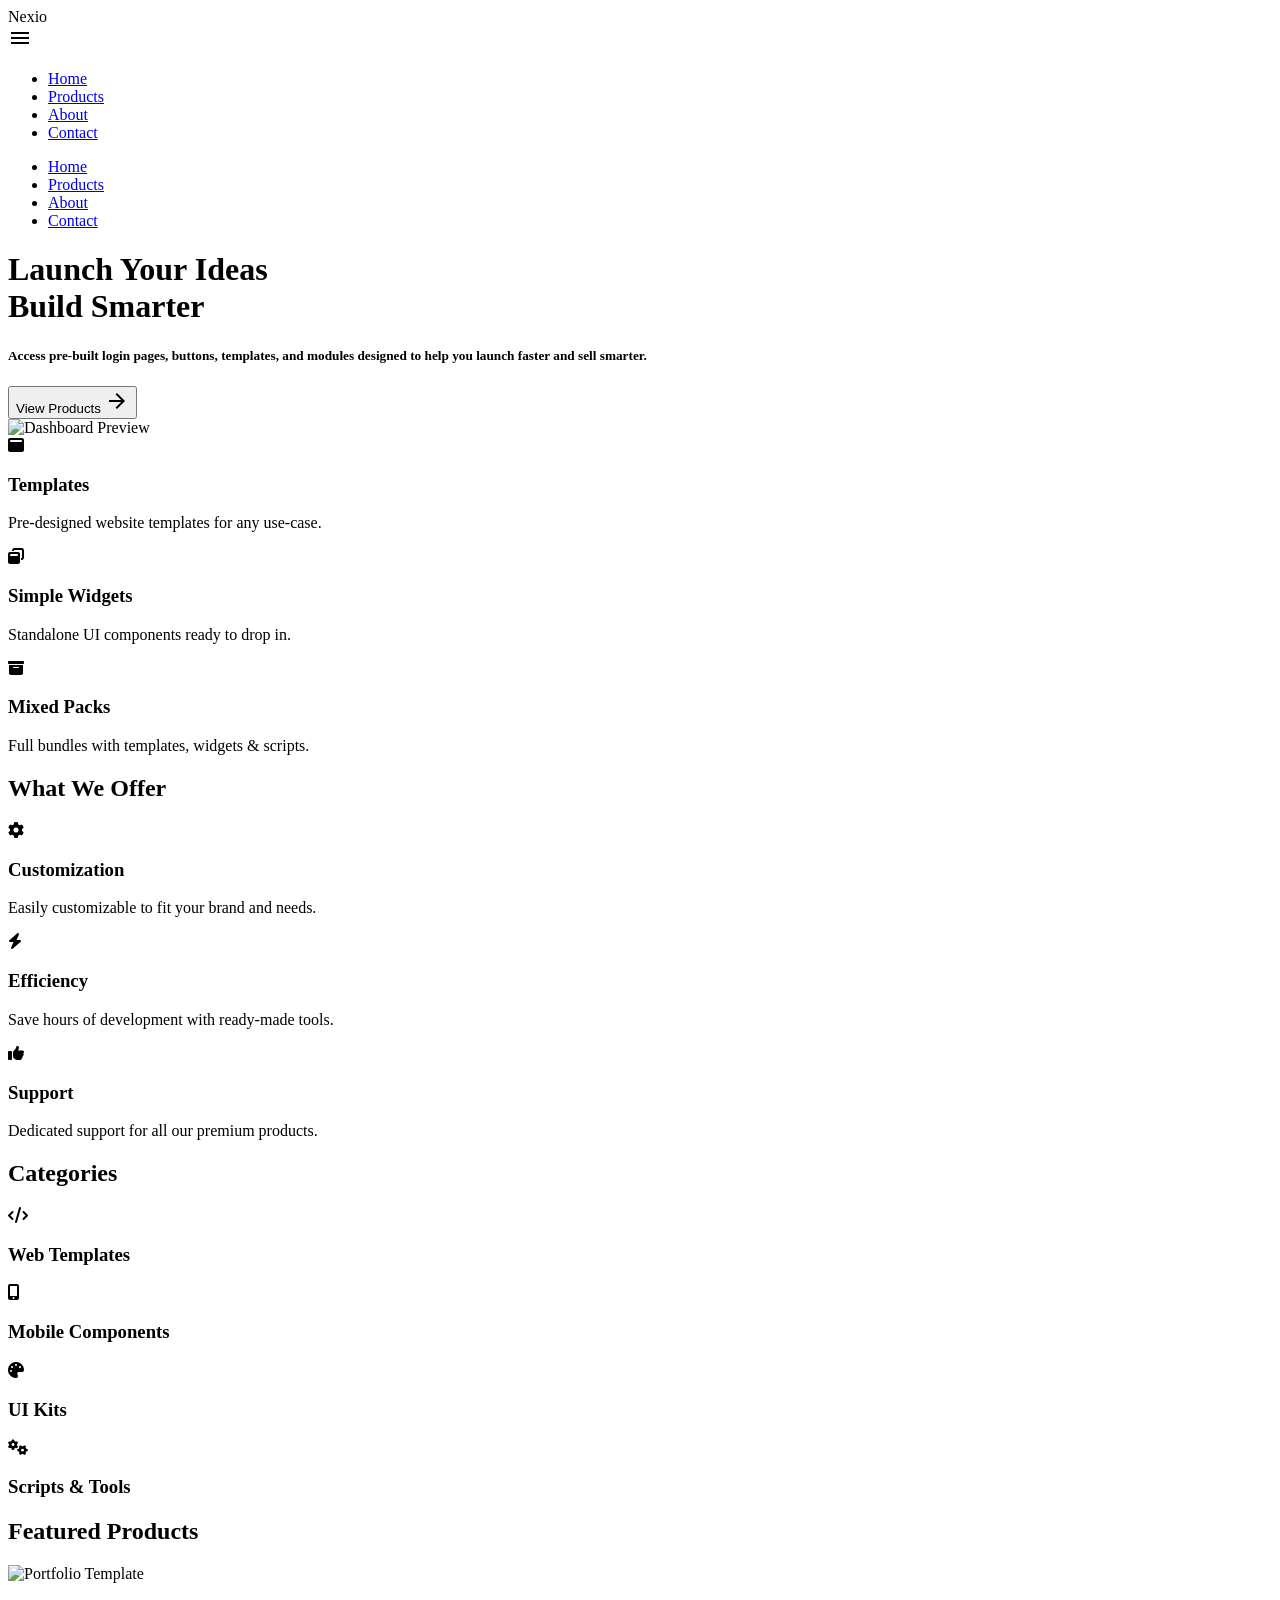
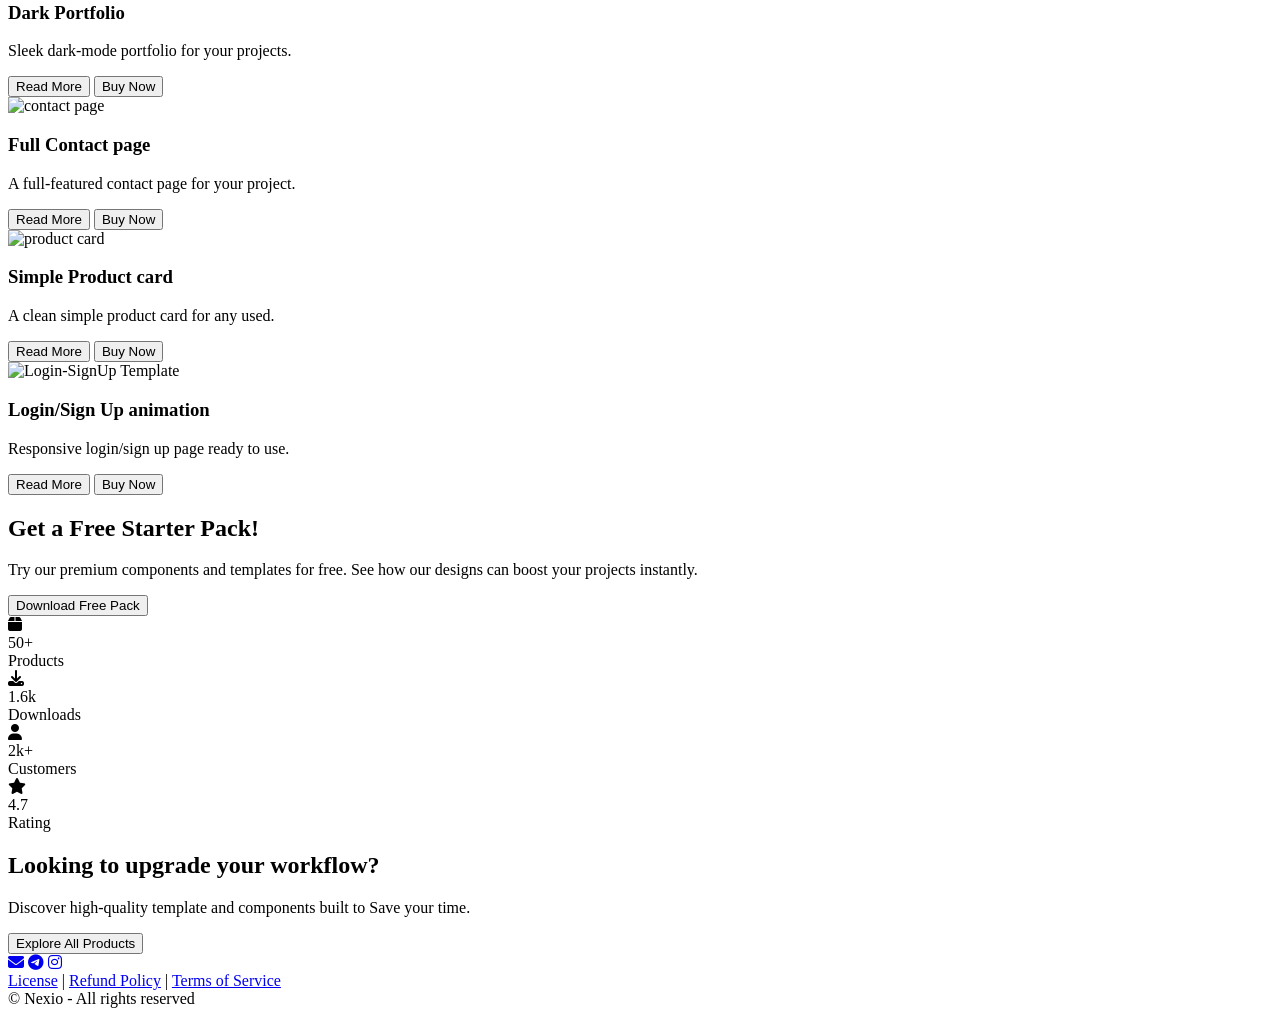
==== index.html @ 4ec9300c "Create index.html" ====
<!DOCTYPE html>
<html lang="en">
<head>
  <meta charset="UTF-8" />
  <meta name="viewport" content="width=device-width, initial-scale=1.0" />
  <title>WhisperNet – Premium Web Components</title>

  <!-- Fonts -->
  <link href="https://fonts.googleapis.com/css2?family=Rajdhani:wght@700;900&family=Poppins:wght@400;500;600&display=swap" rel="stylesheet" />
  <link href="https://fonts.googleapis.com/css2?family=Montserrat:wght@600;700&family=Roboto:wght@400;500&display=swap" rel="stylesheet" />
  <link rel="stylesheet" href="https://fonts.googleapis.com/css2?family=Material+Symbols+Outlined:opsz,wght,FILL,GRAD@24,400,0,0" />

  <!-- Font Awesome -->
  <link rel="stylesheet" href="https://cdnjs.cloudflare.com/ajax/libs/font-awesome/6.5.2/css/all.min.css" integrity="sha512-M9M5E7vOvmJ6eJ7tVraXIiQunlslqY5T2r8j04YfGLwRoTSesFiNUFDXL9uBeb5GsyhQOdE31x4n4t6epx3T4w==" crossorigin="anonymous" referrerpolicy="no-referrer" />
<link rel="stylesheet" href="https://cdnjs.cloudflare.com/ajax/libs/font-awesome/6.5.0/css/all.min.css">

  <!-- Material Icons -->
  <link rel="stylesheet" href="https://fonts.googleapis.com/css2?family=Material+Symbols+Outlined" />

  <!-- Styles -->
  <link rel="stylesheet" href="style.css" />
</head>
<body>
  <div class="contianer">
  <nav>
  <!-- لوگو -->
  <div class="logo">Nexio</div>

  <!-- آیکون منو موبایل -->
  <span class="menu-toggle material-symbols-outlined">
    <span class="icon-text">menu</span>
  </span>

  <!-- منوی دسکتاپ -->
  <ul class="main-menu">
    <li><a href="index.html">Home</a></li>
    <li><a href="products.html">Products</a></li>
    <li><a href="about.html">About</a></li>
    <li><a href="contact.html">Contact</a></li>
  </ul>

  <!-- منوی کناری موبایل -->
  <ul class="sidebar">
    <li><a href="index.html" class="active">Home</a></li>
    <li><a href="products.html">Products</a></li>
    <li><a href="about.html">About</a></li>
    <li><a href="contact.html">Contact</a></li>
  </ul>
</nav>

    <!-- Hero Section -->
    <div class="the-homepage">
      <div class="text-header">
        <h1 class="text">Launch Your Ideas<br />Build Smarter</h1>
        <h5 class="under-text">
          Access pre-built login pages, buttons, templates, and modules designed to help you launch faster and sell smarter.
        </h5>
        <button class="btn-view" onclick="window.location.href='products.html'">
          View Products <span class="material-symbols-outlined">arrow_forward</span>
        </button>
      </div>
      <div class="picturer">
        <img src="result_692c454320b89.png" alt="Dashboard Preview" />
      </div>
    </div>

    <!-- Features Section -->
    <section class="features-section">
      <div class="feature-card">
        <div class="icon"><i class="fa-solid fa-window-maximize"></i></div>
        <h3>Templates</h3>
        <p>Pre-designed website templates for any use-case.</p>
      </div>
      <div class="feature-card">
        <div class="icon"><i class="fa-solid fa-window-restore"></i></div>
        <h3>Simple Widgets</h3>
        <p>Standalone UI components ready to drop in.</p>
      </div>
      <div class="feature-card">
        <div class="icon"><i class="fa-solid fa-box-archive"></i></div>
        <h3>Mixed Packs</h3>
        <p>Full bundles with templates, widgets & scripts.</p>
      </div>
    </section>

    <!-- What We Offer -->
    <section class="offer-section">
      <h2>What We Offer</h2>
      <div class="offer-cards">
        <div class="offer-card">
          <div class="icon"><i class="fa-solid fa-gear"></i></div>
          <h3>Customization</h3>
          <p>Easily customizable to fit your brand and needs.</p>
        </div>
        <div class="offer-card">
          <div class="icon"><i class="fa-solid fa-bolt"></i></div>
          <h3>Efficiency</h3>
          <p>Save hours of development with ready-made tools.</p>
        </div>
        <div class="offer-card">
          <div class="icon"><i class="fa-solid fa-thumbs-up"></i></div>
          <h3>Support</h3>
          <p>Dedicated support for all our premium products.</p>
        </div>
      </div>
    </section>

    <!-- Category Section (اضافه کردم بالای محصولات) -->
    <section class="category-section">
      <h2>Categories</h2>
      <div class="category-grid">
        <div class="category-card">
          <div class="category-icon" href="products.html"><i class="fa-solid fa-code"></i></div>
          <h3>Web Templates</h3>
        </div>
        <div class="category-card">
          <div class="category-icon" href="products.html"><i class="fa-solid fa-mobile-alt"></i></div>
          <h3>Mobile Components</h3>
        </div>
        <div class="category-card">
          <div class="category-icon" href="products.html"><i class="fa-solid fa-palette"></i></div>
          <h3>UI Kits</h3>
        </div>
        <div class="category-card">
          <div class="category-icon" id="products.html"><i class="fa-solid fa-cogs"></i></div>
          <h3>Scripts & Tools</h3>
        </div>
      </div>
    </section>

    <!-- Featured Products -->
    <section class="products-section">
      <h2>Featured Products</h2>
      <div class="products-grid">
        <div class="product-card">
          <div class="product-image"><img src="cool landing-page.png" alt="Portfolio Template" /></div>
          <h3>Dark Portfolio</h3>
          <p>Sleek dark-mode portfolio for your projects.</p>
          <div class="product-buttons">
            <button class="btn btn-outline"  onclick="window.location.href='deatails.html?id=Dark-portfolio'">Read More</button>
            <button class="btn btn-primary"  onclick="window.location.href='buy.html?id=Dark-portfolio'">Buy Now</button>
          </div>
        </div>
        <div class="product-card">
          <div class="product-image"><img src="fully contact us.png" alt="contact page" /></div>
          <h3>Full Contact page</h3>
          <p>A full-featured contact page for your project.</p>
          <div class="product-buttons">
            <button class="btn btn-outline" onclick="window.location.href='deatails.html?id=Full-Contact-page'">Read More</button>
            <button class="btn btn-primary"onclick="window.location.href='buy.html?id=Full-Contact-page'">Buy Now</button>
          </div>
        </div>
        <div class="product-card">
          <div class="product-image"><img src="Simple prduct card.png" alt="product card"/></div>
          <h3>Simple Product card</h3>
          <p>A clean simple product card for any used.</p>
          <div class="product-buttons">
            <button class="btn btn-outline" onclick="window.location.href='deatails.html?id=Simple-Product-card'">Read More</button>
            <button class="btn btn-primary" onclick="window.location.href='buy.html?id=Simple-Product-card'">Buy Now</button>
          </div>
        </div>
        <div class="product-card">
          <div class="product-image"><img src="fourth.png" alt="Login-SignUp Template" /></div>
          <h3>Login/Sign Up animation</h3>
          <p>Responsive login/sign up page ready to use.</p>
          <div class="product-buttons">
            <button class="btn btn-outline" onclick="window.location.href='deatails.html?id=Login/Sign Up-animation'">Read More</button>
            <button class="btn btn-primary" onclick="window.location.href='buy.html?id=Login/Sign Up-animation'">Buy Now</button>
          </div>
        </div>
      </div>
    </section>
    <!--free pack-->
    <!-- Free Pack Section -->
<section class="free-pack-section">
  <div class="free-pack-wrapper">
    <h2>Get a Free Starter Pack!</h2>
    <p>Try our premium components and templates for free. See how our designs can boost your projects instantly.</p>
    <button class="btn-free-pack" onclick="window.location.href='buy.html?id=Free-pack'">
      Download Free Pack
    </button>
  </div>
</section>


    <!-- Stats Section -->
    <section class="stats-section">
      <div class="stat-item">
        <div class="stat-icon"><i class="fa-solid fa-box"></i></div>
        <div class="stat-number">50+</div>
        <div class="stat-label">Products</div>
      </div>
      <div class="stat-item">
        <div class="stat-icon"><i class="fa-solid fa-download"></i></div>
        <div class="stat-number">1.6k</div>
        <div class="stat-label">Downloads</div>
      </div>
      <div class="stat-item">
        <div class="stat-icon"><i class="fa-solid fa-user"></i></div>
        <div class="stat-number">2k+</div>
        <div class="stat-label">Customers</div>
      </div>
      <div class="stat-item">
        <div class="stat-icon"><i class="fa-solid fa-star"></i></div>
        <div class="stat-number">4.7</div>
        <div class="stat-label">Rating</div>
      </div>
    </section>

    <!-- Call to Action Section -->
    <section class="cta-section">
      <h2>Looking to upgrade your workflow?</h2>
      <p>Discover high-quality template and components built to Save your time.</p>
      <button class="btn-cta" onclick="window.location.href='products.html'">Explore All Products</a></button>
    </section>
  </div>

  <!-- Footer -->
  <footer>
  <div class="footer-container">
    <!-- شبکه‌های اجتماعی -->
    <div class="social-icons">
      <a href="mailto:sales.nexio@gmail.com"  class="sci"><i class="fa-solid fa-envelope"></i></a>
      <a href="https://t.me/Nexio_co" target="_blank" class="sci"><i class="fa-brands fa-telegram"></i></a>
      <a href="https://www.instagram.com/nexio_co?igsh=dnZqcnVscWUxY3Zo" target="_blank" class="sci"><i class="fa-brands fa-instagram"></i></a>
    </div>

    <!-- لینک‌های حقوقی -->
    <div class="footer-links">
      <a href="license.html">License</a> |
      <a href="Refund Policy.html">Refund Policy</a> |
      <a href="Terms of Service.html">Terms of Service</a>
    </div>

    <!-- متن کپی‌رایت -->
    <div class="footer-text">
      © Nexio - All rights reserved
    </div>
  </div>
</footer>
  <script src="script.js"></script>
</body>
</html>
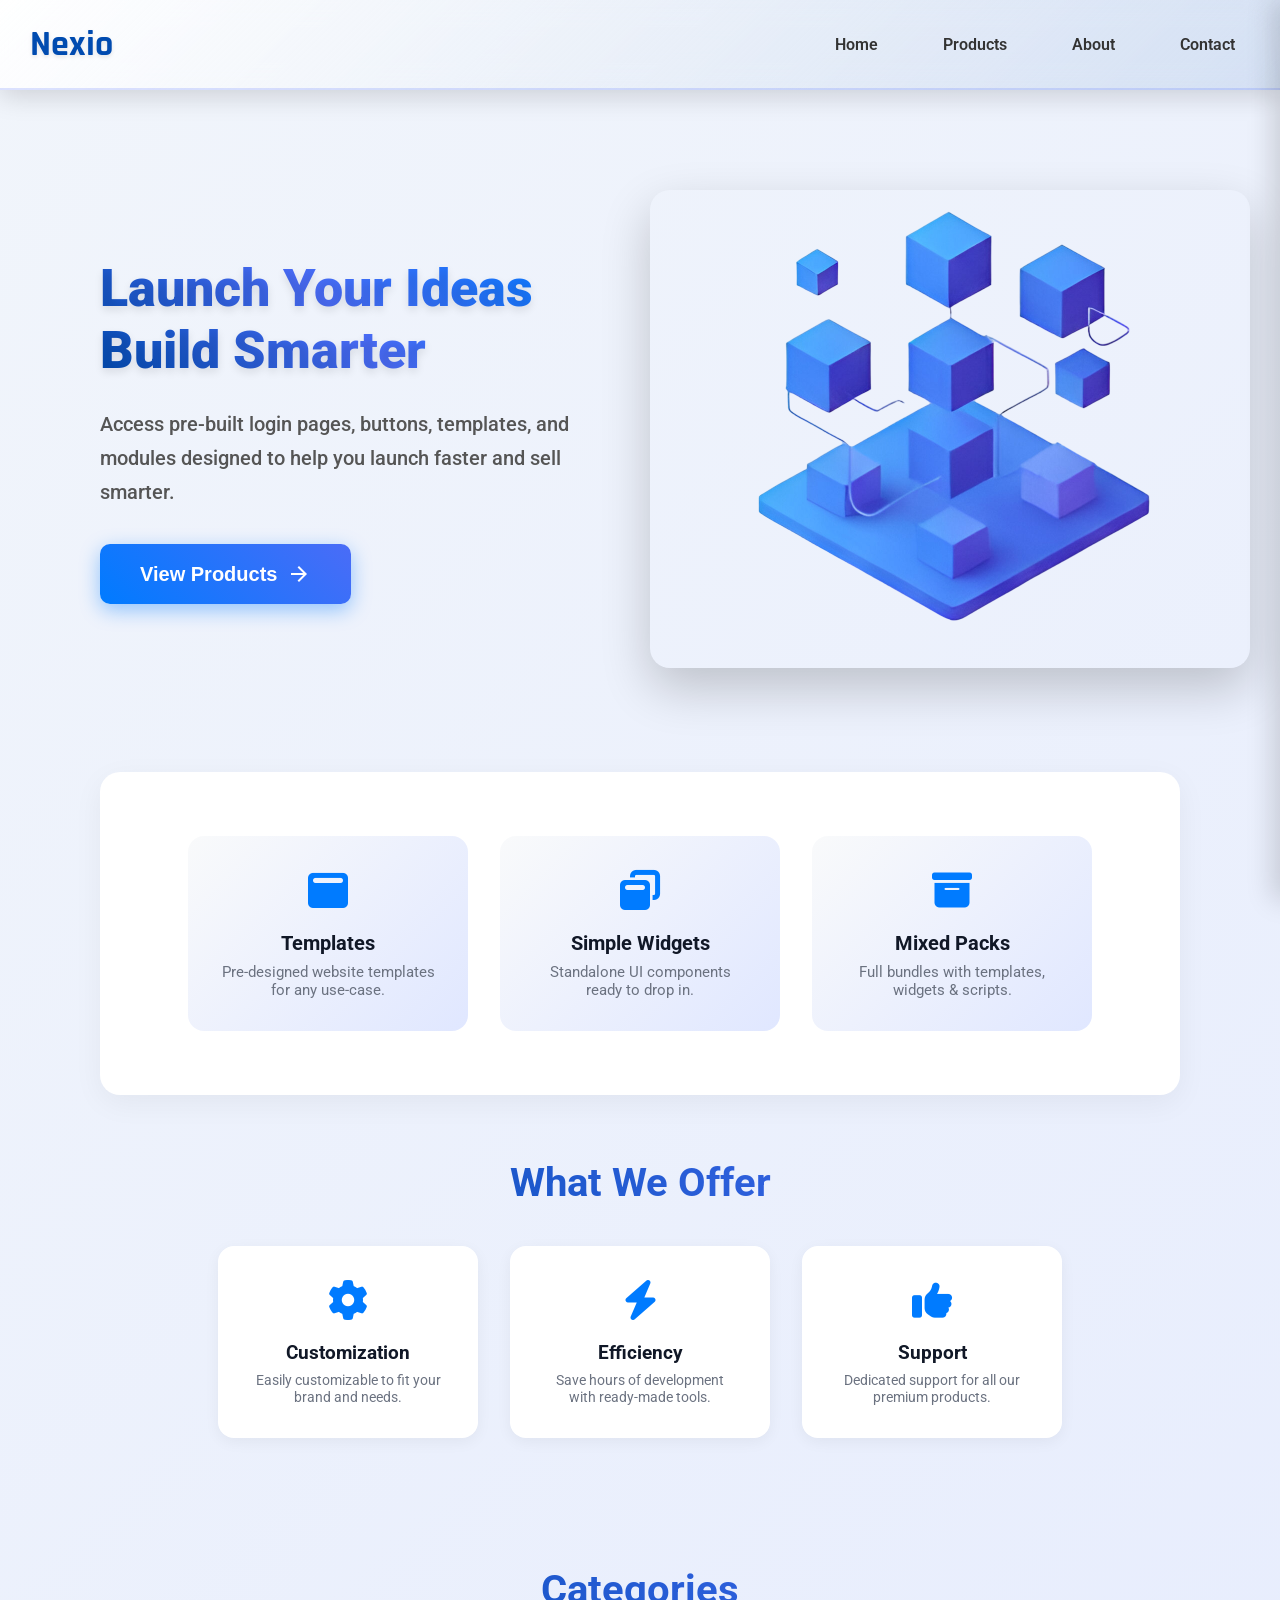
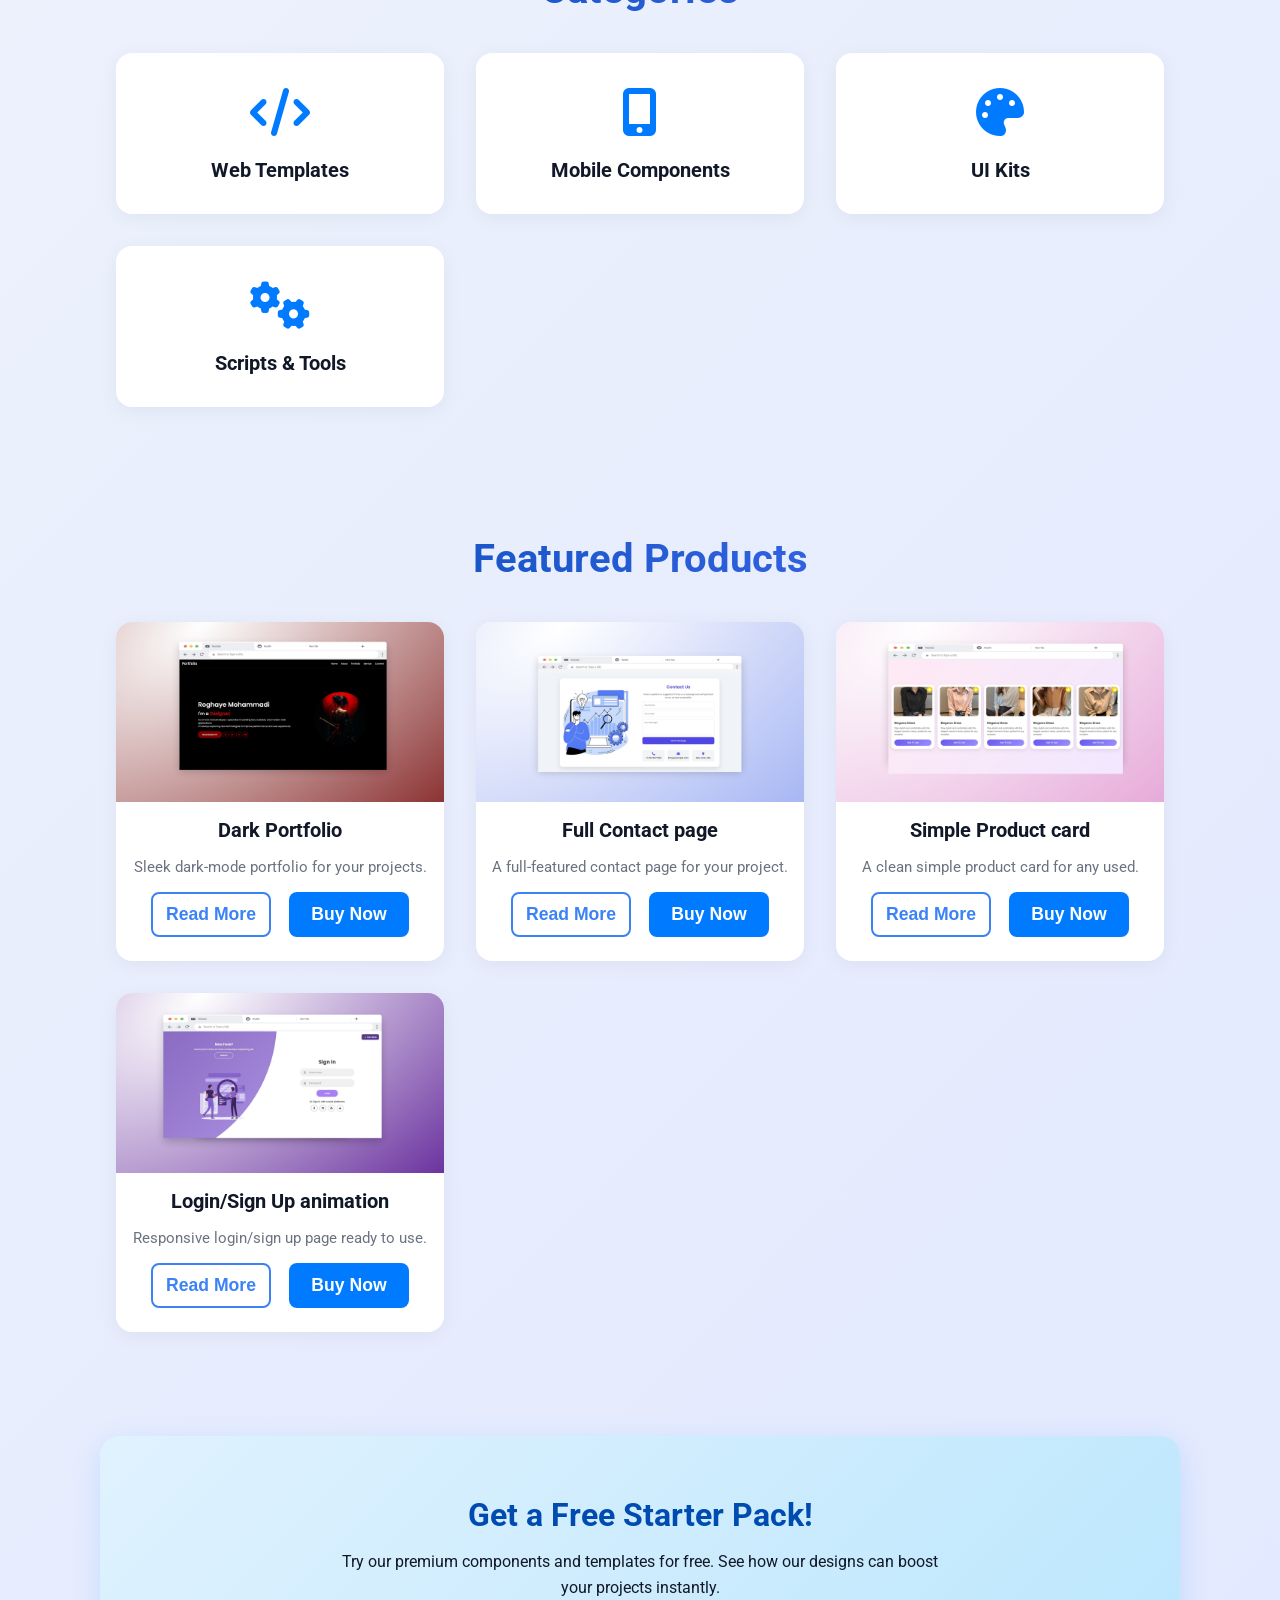
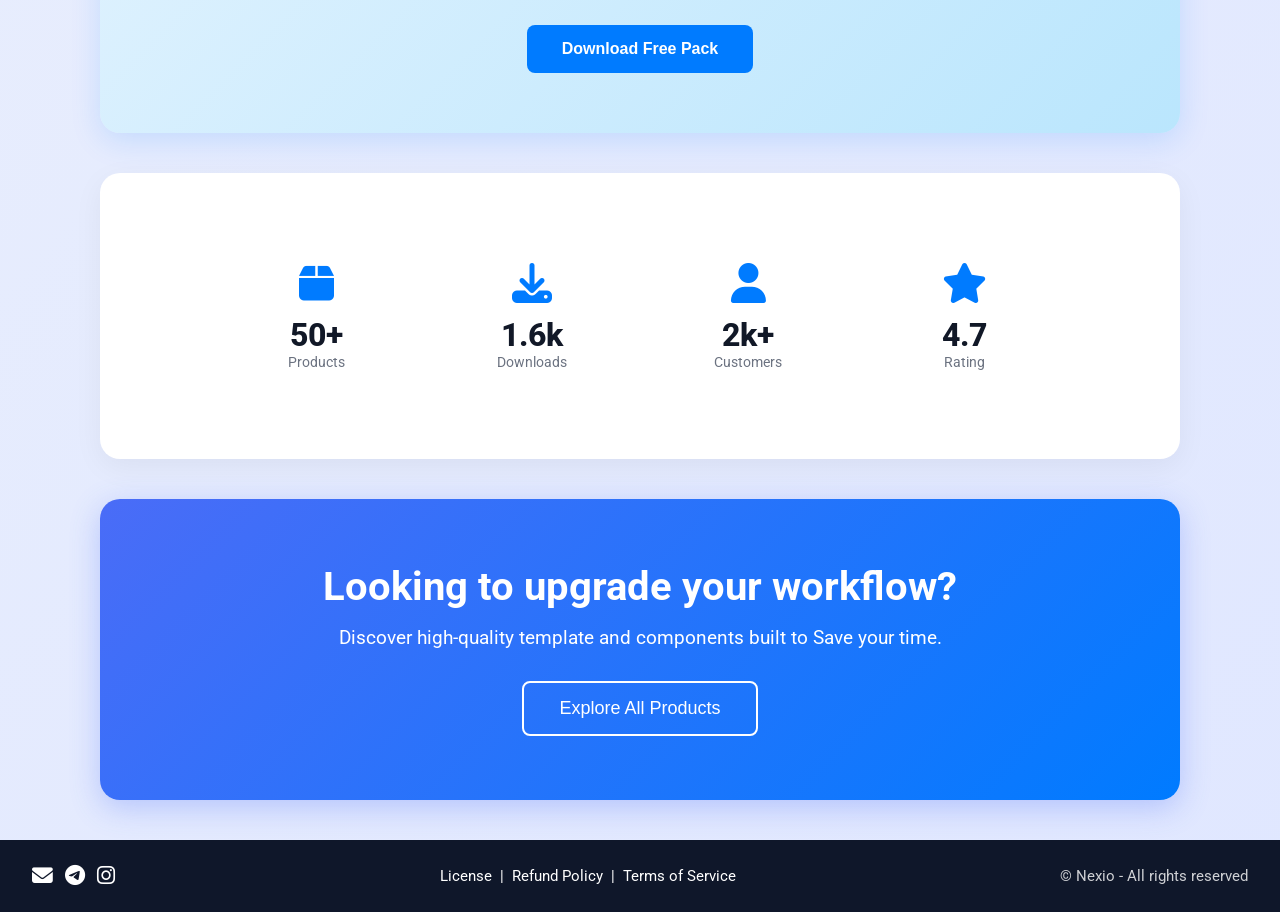
==== commit fce91541: "Update index.html" ====
--- a/index.html
+++ b/index.html
@@ -3,7 +3,7 @@
 <head>
   <meta charset="UTF-8" />
   <meta name="viewport" content="width=device-width, initial-scale=1.0" />
-  <title>WhisperNet – Premium Web Components</title>
+  <title>Nexio</title>
 
   <!-- Fonts -->
   <link href="https://fonts.googleapis.com/css2?family=Rajdhani:wght@700;900&family=Poppins:wght@400;500;600&display=swap" rel="stylesheet" />
--- a/style.css
+++ b/style.css
@@ -0,0 +1,1301 @@
+/* —————————————————————
+   پایه و تنظیمات عمومی
+————————————————————— */
+* {
+  margin: 0;
+  padding: 0;
+  box-sizing: border-box;
+}
+
+body {
+  font-family: 'Roboto', sans-serif;
+  min-height: 100vh;
+  background: linear-gradient(135deg, #f1f5fb 0%, #e0e7ff 100%);
+  color: #111827;
+  overflow-x: hidden;
+}
+.container {
+ max-width: 800px;
+  margin: 0 auto;
+  padding: 0 20px;
+  /* اضافه کردن پدینگ برای جبران هدر ثابت */
+  padding-top: 50px; /* ارتفاع اولیه هدر */
+}
+
+/* وقتی اسکرول می‌شود، پدینگ کمتر می‌شود */
+body.scrolled .container {
+  padding-top: 70px; /* ارتفاع هدر بعد از اسکرول */
+}
+
+.material-symbols-outlined {
+  font-variation-settings: 'FILL' 0, 'wght' 400, 'GRAD' 0, 'opsz' 24;
+}
+
+/* —————————————————————
+   ناوبری
+————————————————————— */
+nav {
+  background: linear-gradient(135deg, rgba(255, 255, 255, 0.95) 0%, rgba(0, 75, 176, 0.1) 100%);
+  backdrop-filter: blur(15px);
+  display: flex;
+  align-items: center;
+  justify-content: space-between;
+  padding: 0 30px;
+  margin-right: 20px;
+  height: 90px;
+  box-shadow: 0 6px 25px rgba(0, 0, 0, 0.15);
+  position: fixed;
+  top: 0;
+  width: 100%;
+  z-index: 999;
+  transition: all 0.4s ease;
+  border-bottom: 2px solid rgba(74, 108, 247, 0.2);
+}
+
+nav.scrolled {
+  height: 70px;
+  background: rgba(255, 255, 255, 0.98);
+  box-shadow: 0 8px 30px rgba(0, 0, 0, 0.2);
+}
+
+.logo {
+  font-family: 'Rajdhani', sans-serif;
+  font-weight: 900;
+  font-size: 36px;
+  color: #004bb0;
+  transition: all 0.3s ease;
+  text-shadow: 0 2px 4px rgba(0, 0, 0, 0.1);
+}
+
+.logo:hover {
+  transform: scale(1.05);
+  color: #4A6CF7;
+}
+
+ul {
+  list-style: none;
+}
+
+.main-menu {
+  display: flex;
+  gap: 35px;
+  align-items: center;
+}
+
+.main-menu li a {
+  text-decoration: none;
+  color: #333;
+  font-weight: 600;
+  font-size: 16px;
+  transition: all 0.3s ease;
+  position: relative;
+  padding: 10px 15px;
+  border-radius: 8px;
+}
+
+.main-menu li a::after {
+  content: '';
+  position: absolute;
+  width: 0;
+  height: 3px;
+  bottom: -5px;
+  left: 50%;
+  background: linear-gradient(45deg, #4A6CF7, #007bff);
+  transition: all 0.3s ease;
+  transform: translateX(-50%);
+}
+
+.main-menu li a:hover::after,
+.main-menu li a.active::after {
+  width: 100%;
+}
+
+.main-menu li a:hover,
+.main-menu li a.active {
+  color: #4A6CF7;
+  background: rgba(74, 108, 247, 0.1);
+  transform: translateY(-2px);
+}
+
+.menu-toggle {
+  display: none;
+  font-size: 32px;
+  cursor: pointer;
+  color: #004bb0;
+  transition: transform 0.3s ease;
+}
+
+.menu-toggle:hover {
+  transform: scale(1.1);
+}
+
+/* —————————————————————
+   منوی کناری موبایل
+————————————————————— */
+.sidebar {
+  position: fixed;
+  top: 0;
+  right: -280px;
+  height: 100vh;
+  width: 280px;
+  background: linear-gradient(135deg, #deebf8 0%, #c7d2fe 100%);
+  display: flex;
+  flex-direction: column;
+  padding-top: 90px;
+  transition: right 0.4s ease;
+  z-index: 1000;
+  box-shadow: -8px 0 25px rgba(0, 0, 0, 0.15);
+  border-left: 3px solid #4A6CF7;
+  background: #D1DDFC;
+}
+
+.sidebar.active {
+  right: 0;
+}
+
+.sidebar li a {
+  display: block;
+  padding: 18px 25px;
+  text-decoration: none;
+  color: #333;
+  border-radius: 10px;
+  margin: 8px 15px;
+  transition: all 0.3s ease;
+  font-weight: 600;
+}
+
+.sidebar li a:hover {
+  background-color: rgba(74, 108, 247, 0.25);
+  color: #4A6CF7;
+  transform: translateX(-8px);
+  box-shadow: 0 4px 15px rgba(74, 108, 247, 0.2);
+}
+
+.sidebar li a.active {
+  background-color: #4A6CF7;
+  color: white;
+  box-shadow: 0 4px 15px rgba(74, 108, 247, 0.4);
+}
+
+/* —————————————————————
+   ریسپانسیو
+————————————————————— */
+@media (max-width: 768px) {
+  /*.main-menu {
+    display: none;
+  }*/
+  .menu-toggle {
+    display: block;
+  }
+}
+/* —————————————————————
+   Hero Section
+————————————————————— */
+.the-homepage {
+  display: flex;
+  align-items: center;
+  justify-content: space-between;
+  padding: 100px 0 100px; /* فضای بیشتر برای هدر کامل */
+  gap: 60px;
+  margin-top: 90px;
+  margin-left: 100px;
+}
+
+.text-header {
+  flex: 1;
+  max-width: 650px;
+  animation: fadeInUp 1.2s ease-out;
+}
+
+@keyframes fadeInUp {
+  from {
+    opacity: 0;
+    transform: translateY(40px);
+  }
+  to {
+    opacity: 1;
+    transform: translateY(0);
+  }
+}
+
+.text-header .text {
+  font-weight: 900;
+  font-size: 52px;
+  margin-bottom: 25px;
+  line-height: 1.2;
+  background: linear-gradient(45deg, #004bb0, #4A6CF7, #007bff);
+  -webkit-background-clip: text;
+  -webkit-text-fill-color: transparent;
+  text-shadow: 0 4px 8px rgba(0, 0, 0, 0.1);
+}
+
+.text-header .under-text {
+  font-size: 20px;
+  margin-bottom: 35px;
+  color: #555;
+  font-weight: 500;
+  line-height: 1.7;
+}
+
+.text-header .btn-view {
+  padding: 18px 40px;
+  font-size: 20px;
+  cursor: pointer;
+  border: none;
+  background: linear-gradient(45deg, #007bff, #4A6CF7);
+  color: white;
+  border-radius: 10px;
+  transition: all 0.4s ease;
+  display: inline-flex;
+  align-items: center;
+  gap: 10px;
+  box-shadow: 0 6px 20px rgba(0, 123, 255, 0.4);
+  font-weight: 600;
+}
+
+.text-header .btn-view:hover {
+  transform: translateY(-5px) scale(1.05);
+  box-shadow: 0 10px 30px rgba(0, 123, 255, 0.5);
+}
+
+.picturer img {
+  width: 100%;
+  max-width: 600px;
+  max-height: 550px;
+  border-radius: 20px;
+  object-fit: cover;
+  box-shadow: 0 20px 50px rgba(0, 0, 0, 0.2);
+  animation: fadeInRight 1.2s ease-out 0.3s both;
+  margin-right: 30px;
+}
+
+@keyframes fadeInRight {
+  from {
+    opacity: 0;
+    transform: translateX(40px);
+  }
+  to {
+    opacity: 1;
+    transform: translateX(0);
+  }
+}
+
+/* —————————————————————
+   Features Section
+————————————————————— */
+.features-section {
+  display: flex;
+  justify-content: center;
+  gap: 2rem;
+  flex-wrap: wrap;
+  padding: 4rem 1rem;
+  background: white;
+  margin: 40px 0;
+  border-radius: 20px;
+  box-shadow: 0 8px 30px rgba(0, 0, 0, 0.05);
+  margin: 0 100px;
+}
+
+.feature-card {
+  background: linear-gradient(135deg, #f9fafb 0%, #e0e7ff 100%);
+  padding: 2rem;
+  border-radius: 16px;
+  width: 280px;
+  text-align: center;
+  transition: all 0.3s ease;
+  opacity: 0;
+  transform: translateY(20px);
+  animation: fadeInUp 1s ease-out forwards;
+}
+
+.feature-card:nth-child(1) { animation-delay: 0.2s; }
+.feature-card:nth-child(2) { animation-delay: 0.4s; }
+.feature-card:nth-child(3) { animation-delay: 0.6s; }
+
+.feature-card:hover {
+  transform: translateY(-8px) scale(1.02);
+  box-shadow: 0 10px 25px rgba(0, 0, 0, 0.1);
+}
+
+.feature-card .icon {
+  font-size: 2.5rem;
+  margin-bottom: 1rem;
+  color: #007bff;
+}
+
+.feature-card h3 {
+  margin-bottom: 0.5rem;
+  font-size: 1.25rem;
+  color: #111827;
+}
+
+.feature-card p {
+  color: #6b7280;
+  font-size: 0.95rem;
+}
+
+/* —————————————————————
+   What We Offer
+————————————————————— */
+.offer-section {
+  text-align: center;
+  padding: 4rem 1rem;
+   margin: 0 100px;
+}
+
+.offer-section h2 {
+  font-size: 2.5rem;
+  margin-bottom: 2.5rem;
+  color: #004bb0;
+  background: linear-gradient(45deg, #004bb0, #4A6CF7);
+  -webkit-background-clip: text;
+  -webkit-text-fill-color: transparent;
+}
+
+.offer-cards {
+  display: flex;
+  justify-content: center;
+  gap: 2rem;
+  flex-wrap: wrap;
+}
+
+.offer-card {
+  background: white;
+  padding: 2rem;
+  border-radius: 16px;
+  width: 260px;
+  box-shadow: 0 4px 15px rgba(0, 0, 0, 0.05);
+  transition: all 0.3s ease;
+  opacity: 0;
+  transform: translateY(20px);
+  animation: fadeInUp 1s ease-out forwards;
+}
+
+.offer-card:nth-child(1) { animation-delay: 0.8s; }
+.offer-card:nth-child(2) { animation-delay: 1s; }
+.offer-card:nth-child(3) { animation-delay: 1.2s; }
+
+.offer-card:hover {
+  transform: translateY(-8px) scale(1.02);
+  box-shadow: 0 10px 25px rgba(0, 0, 0, 0.1);
+}
+
+.offer-card .icon {
+  font-size: 2.5rem;
+  margin-bottom: 1rem;
+  color: #007bff;
+}
+
+.offer-card h3 {
+  margin-bottom: 0.5rem;
+  font-size: 1.2rem;
+}
+
+.offer-card p {
+  color: #6b7280;
+  font-size: 0.9rem;
+}
+
+/* —————————————————————
+   Category Section
+————————————————————— */
+.category-section {
+  text-align: center;
+  padding: 4rem 1rem;
+   margin: 0 100px;
+}
+
+.category-section h2 {
+  font-size: 2.5rem;
+  margin-bottom: 2.5rem;
+  color: #004bb0;
+  background: linear-gradient(45deg, #004bb0, #4A6CF7);
+  -webkit-background-clip: text;
+  -webkit-text-fill-color: transparent;
+}
+
+.category-grid {
+  display: grid;
+  grid-template-columns: repeat(auto-fit, minmax(250px, 1fr));
+  gap: 2rem;
+}
+
+.category-card {
+  background: white;
+  padding: 2rem;
+  border-radius: 16px;
+  box-shadow: 0 4px 20px rgba(0, 0, 0, 0.05);
+  transition: all 0.3s ease;
+  opacity: 0;
+  transform: translateY(20px);
+  animation: fadeInUp 1s ease-out forwards;
+}
+
+.category-card:nth-child(1) { animation-delay: 1.4s; }
+.category-card:nth-child(2) { animation-delay: 1.6s; }
+.category-card:nth-child(3) { animation-delay: 1.8s; }
+.category-card:nth-child(4) { animation-delay: 2s; }
+
+.category-card:hover {
+  transform: translateY(-8px) scale(1.02);
+  box-shadow: 0 10px 25px rgba(0, 0, 0, 0.1);
+}
+
+.category-icon {
+  font-size: 3rem;
+  margin-bottom: 1rem;
+  color: #007bff;
+}
+
+.category-card h3 {
+  font-size: 1.25rem;
+  color: #111827;
+}
+
+/* —————————————————————
+   Products Section
+————————————————————— */
+.products-section {
+  padding: 4rem 1rem;
+  text-align: center;
+   margin: 0 100px;
+}
+
+.products-section h2 {
+  font-size: 2.5rem;
+  margin-bottom: 2.5rem;
+  color: #004bb0;
+  background: linear-gradient(45deg, #004bb0, #4A6CF7);
+  -webkit-background-clip: text;
+  -webkit-text-fill-color: transparent;
+}
+
+.products-grid {
+  display: grid;
+  grid-template-columns: repeat(auto-fit, minmax(260px, 1fr));
+  gap: 2rem;
+}
+
+.product-card {
+  background: white;
+  border-radius: 16px;
+  overflow: hidden;
+  box-shadow: 0 4px 20px rgba(0, 0, 0, 0.05);
+  transition: all 0.3s ease;
+  opacity: 0;
+  transform: translateY(20px);
+  animation: fadeInUp 1s ease-out forwards;
+}
+
+.product-card:nth-child(1) { animation-delay: 2.2s; }
+.product-card:nth-child(2) { animation-delay: 2.4s; }
+.product-card:nth-child(3) { animation-delay: 2.6s; }
+.product-card:nth-child(4) { animation-delay: 2.8s; }
+
+.product-card:hover {
+  transform: translateY(-10px) scale(1.02);
+  box-shadow: 0 15px 35px rgba(0, 0, 0, 0.1);
+}
+
+.product-image {
+  width: 100%;
+  height: 180px;
+  background: #f3f4f6;
+  display: flex;
+  align-items: center;
+  justify-content: center;
+  overflow: hidden;
+}
+
+.product-image img {
+  width: 100%;
+  height: 100%;
+  object-fit: cover;
+  display: block;
+}
+
+.product-card h3 {
+  padding: 1rem;
+  font-size: 1.25rem;
+  color: #111827;
+}
+
+.product-card p {
+  padding: 0 1rem 1rem;
+  color: #6b7280;
+  font-size: 0.95rem;
+}
+.product-buttons {
+  display: flex;
+  gap: 15px; /* افزایش فاصله برای بهتر دیده شدن */
+  padding: 0 1rem 1.5rem; /* افزایش پدینگ پایین */
+  justify-content: center; /* مرکز کردن دکمه‌ها */
+}
+
+.btn {
+  padding: 0.75rem 2rem; /* افزایش پدینگ برای اندازه بهتر */
+  border: none;
+  border-radius: 8px; /* گردتر کردن گوشه‌ها */
+  cursor: pointer;
+  font-weight: 600;
+  font-size: 1rem; /* اندازه فونت بزرگ‌تر */
+  transition: all 0.3s ease;
+  min-width: 120px; /* حداقل عرض برای یکنواختی */
+  text-align: center;
+}
+
+.btn-outline {
+  background: transparent;
+  border: 2px solid #3b82f6;
+  color: #3b82f6;
+}
+
+.btn-outline:hover {
+  background: #dbeafe;
+  transform: translateY(-3px); /* حرکت بیشتر */
+  box-shadow: 0 4px 12px rgba(59, 130, 246, 0.3); /* سایه اضافه */
+}
+
+.btn-primary {
+  background: #007bff;
+  color: white;
+  padding: 0.75rem 2rem; /* همخوانی با btn */
+}
+
+.btn-primary:hover {
+  background: #0056b3; /* رنگ تیره‌تر برای hover */
+  transform: translateY(-3px); /* حرکت بیشتر */
+  box-shadow: 0 4px 12px rgba(0, 123, 255, 0.3); /* سایه اضافه */
+}
+
+/* برای اطمینان از ریسپانسیو بودن در دسکتاپ */
+@media (min-width: 769px) {
+  .product-buttons {
+    gap: 18px; /* فاصله بیشتر در دسکتاپ */
+  }
+
+  .btn {
+    padding: 10px 10px; /* پدینگ بزرگ‌تر در دسکتاپ */
+    font-size: 1.1rem;
+    min-width:120px;
+  }
+}
+
+/* —————————————————————
+   Stats Section
+————————————————————— */
+.stats-section {
+  background: white;
+  padding: 3rem 1rem;
+  text-align: center;
+  margin: 40px 100px;
+  border-radius: 20px;
+  box-shadow: 0 8px 30px rgba(0, 0, 0, 0.05);
+}
+
+.stat-item {
+  display: inline-block;
+  width: 180px;
+  margin: 1rem;
+  padding: 1.5rem;
+  border-radius: 12px;
+  transition: all 0.3s ease;
+  opacity: 0;
+  transform: translateY(20px);
+  animation: fadeInUp 1s ease-out forwards;
+}
+
+.stat-item:nth-child(1) { animation-delay: 3s; }
+.stat-item:nth-child(2) { animation-delay: 3.2s; }
+.stat-item:nth-child(3) { animation-delay: 3.4s; }
+.stat-item:nth-child(4) { animation-delay: 3.6s; }
+
+.stat-item:hover {
+  transform: scale(1.05) translateY(-5px);
+  box-shadow: 0 10px 25px rgba(0, 0, 0, 0.1);
+}
+
+.stat-icon {
+  font-size: 2.5rem;
+  margin-bottom: 0.5rem;
+  color: #007bff;
+}
+
+.stat-number {
+  font-size: 2rem;
+  font-weight: 800;
+  color: #111827;
+}
+
+.stat-label {
+  font-size: 0.9rem;
+  color: #6b7280;
+}
+
+/*
+
+/* —————————————————————
+   Call to Action Section
+————————————————————— */
+.cta-section {
+  text-align: center;
+  padding: 4rem 1rem;
+  background: linear-gradient(135deg, #4A6CF7 0%, #007bff 100%);
+  color: white;
+  border-radius: 20px;
+  margin: 40px 100px;
+  box-shadow: 0 8px 30px rgba(74, 108, 247, 0.3);
+}
+
+.cta-section h2 {
+  font-size: 2.5rem;
+  margin-bottom: 1rem;
+}
+
+.cta-section p {
+  font-size: 1.2rem;
+  margin-bottom: 2rem;
+}
+
+.btn-cta {
+  padding: 15px 35px;
+  font-size: 18px;
+  cursor: pointer;
+  border: 2px solid white;
+  background: transparent;
+  color: white;
+  border-radius: 8px;
+  transition: all 0.3s ease;
+}
+
+.btn-cta:hover {
+  background: white;
+  color: #4A6CF7;
+  transform: translateY(-3px);
+  box-shadow: 0 6px 20px rgba(255, 255, 255, 0.3);
+}
+
+/* —————————————————————
+   Footer
+————————————————————— */
+footer {
+  background: #0f172a;
+  padding: 1.5rem 2rem;
+  color: white;
+}
+
+.footer-container {
+  display: flex;
+  justify-content: space-between;
+  align-items: center;
+  flex-wrap: wrap;
+  gap: 10px;
+  font-size: 0.95rem;
+}
+
+/* شبکه‌های اجتماعی */
+.social-icons {
+  display: flex;
+  gap: 12px;
+}
+
+.sci {
+  color: white;
+  font-size: 1.3rem;
+  transition: 0.3s ease;
+}
+
+.sci:hover {
+  color: #60a5fa;
+  transform: scale(1.1);
+}
+
+/* لینک‌های حقوقی */
+.footer-links {
+  display: flex;
+  gap: 8px;
+}
+
+.footer-links a {
+  color: white;
+  text-decoration: none;
+  transition: 0.3s ease;
+}
+
+.footer-links a:hover {
+  color: #60a5fa;
+}
+
+/* کپی‌رایت */
+.footer-text {
+  color: white;
+  opacity: 0.8;
+}
+
+/* واکنش‌گرا */
+@media (max-width: 768px) {
+  .footer-container {
+    flex-direction: column;
+    text-align: center;
+  }
+
+  .social-icons,
+  .footer-links,
+  .footer-text {
+    margin-bottom: 8px;
+  }
+}
+/* —————————————————————
+   ریسپانسیو
+————————————————————— */
+/* —————————————————————
+   ریسپانسیو
+————————————————————— */
+@media (max-width: 992px) {
+  .the-homepage {
+    flex-direction: column;
+    text-align: center;
+    margin-left: 0;
+    padding: 50px 0;
+  }
+
+  .text-header {
+    max-width: 100%;
+    padding: 0;
+  }
+
+  .text-header .text {
+    font-size: 38px;
+  }
+
+  .picturer img {
+    margin-right: 0;
+    max-width: 500px;
+  }
+
+  .features-section,
+  .offer-section,
+  .category-section,
+  .products-section,
+  .stats-section,
+  .cta-section {
+    margin: 0 20px;
+  }
+
+  .category-grid {
+    grid-template-columns: repeat(auto-fit, minmax(200px, 1fr));
+  }
+
+  .products-grid {
+    grid-template-columns: repeat(auto-fit, minmax(240px, 1fr));
+  }
+}
+
+@media (max-width: 768px) {
+  .main-menu {
+    display: none;
+  }
+  .menu-toggle {
+    display: block;
+  }
+
+  nav {
+    padding: 0 15px;
+    height: 70px;
+  }
+
+  .logo {
+    font-size: 28px;
+  }
+
+  .the-homepage {
+    padding: 30px 0;
+    gap: 30px;
+  }
+
+  .text-header .text {
+    font-size: 32px;
+  }
+
+  .text-header .under-text {
+    font-size: 18px;
+     padding:20px;
+  }
+
+  .text-header .btn-view {
+    padding: 15px 30px;
+    font-size: 18px;
+  }
+
+  .picturer img {
+    max-width: 400px;
+    max-height: 400px;
+  }
+
+  .features-section,
+  .offer-section,
+  .category-section,
+  .products-section,
+  .stats-section,
+  .cta-section {
+    padding: 2rem 1rem;
+    margin: 20px 10px;
+  }
+
+  .feature-card,
+  .offer-card {
+    width: 100%;
+    max-width: 320px;
+    padding: 1.5rem;
+  }
+
+  .category-grid {
+    grid-template-columns: 1fr;
+  }
+
+  .products-grid {
+    grid-template-columns: 1fr;
+  }
+
+  .stat-item {
+    width: 140px;
+    margin: 0.8rem;
+  }
+
+  .cta-section h2 {
+    font-size: 2rem;
+  }
+
+  .cta-section p {
+    font-size: 1rem;
+  }
+
+  .btn-cta {
+    padding: 12px 25px;
+    font-size: 16px;
+  }
+
+  .footer-container {
+    flex-direction: column;
+    gap: 15px;
+    text-align: center;
+  }
+}
+
+@media (max-width: 480px) {
+  nav {
+    padding: 0 10px;
+  }
+
+  .logo {
+    font-size: 24px;
+  }
+
+  .the-homepage {
+    padding: 20px 0;
+  }
+
+  .text-header .text {
+    font-size: 28px;
+  }
+
+  .text-header .under-text {
+    font-size: 16px;
+  }
+
+  .text-header .btn-view {
+    padding: 12px 25px;
+    font-size: 16px;
+  }
+
+  .picturer img {
+    max-width: 300px;
+    max-height: 300px;
+  }
+
+  .features-section,
+  .offer-section,
+  .category-section,
+  .products-section,
+  .stats-section,
+  .cta-section {
+    padding: 1.5rem 0.5rem;
+    margin: 10px 5px;
+  }
+
+  .feature-card,
+  .offer-card,
+  .category-card {
+    padding: 1rem;
+  }
+
+  .stat-item {
+    width: 120px;
+    margin: 0.5rem;
+  }
+
+  .cta-section h2 {
+    font-size: 1.8rem;
+  }
+
+  .products-section h2,
+  .offer-section h2,
+  .category-section h2 {
+    font-size: 2rem;
+  }
+}
+/* ===== Free Pack Section ===== */
+.free-pack-section {
+  background: linear-gradient(135deg, #e0f2fe 0%, #bae6fd 100%);
+  padding: 60px 20px;
+  text-align: center;
+  border-radius: 20px;
+  margin: 40px 100px;
+  box-shadow: 0 8px 30px rgba(0, 123, 255, 0.15);
+  transition: all 0.3s ease;
+}
+
+.free-pack-section:hover {
+  transform: translateY(-5px);
+  box-shadow: 0 12px 40px rgba(0, 123, 255, 0.25);
+}
+
+.free-pack-wrapper h2 {
+  font-size: 2rem;
+  font-weight: 700;
+  color: #004bb0;
+  margin-bottom: 15px;
+}
+
+.free-pack-wrapper p {
+  font-size: 1rem;
+  color: #111827;
+  margin-bottom: 25px;
+  max-width: 600px;
+  margin-left: auto;
+  margin-right: auto;
+  line-height: 1.6;
+}
+
+.btn-free-pack {
+  padding: 15px 35px;
+  font-size: 1rem;
+  font-weight: 600;
+  color: white;
+  background: #007bff;
+  border: none;
+  border-radius: 8px;
+  cursor: pointer;
+  transition: all 0.3s ease;
+}
+
+.btn-free-pack:hover {
+  background: #0056b3;
+  transform: translateY(-3px);
+  box-shadow: 0 6px 20px rgba(0, 123, 255, 0.3);
+}
+
+/* ===== Responsive ===== */
+@media (max-width: 992px) {
+  .free-pack-section {
+    margin: 40px 20px;
+    padding: 50px 15px;
+  }
+}
+
+@media (max-width: 768px) {
+  .free-pack-wrapper h2 {
+    font-size: 1.8rem;
+  }
+
+  .free-pack-wrapper p {
+    font-size: 0.95rem;
+  }
+
+  .btn-free-pack {
+    padding: 12px 28px;
+    font-size: 0.95rem;
+  }
+}
+
+@media (max-width: 480px) {
+  .free-pack-wrapper h2 {
+    font-size: 1.6rem;
+  }
+
+  .free-pack-wrapper p {
+    font-size: 0.9rem;
+  }
+
+  .btn-free-pack {
+    padding: 10px 25px;
+    font-size: 0.9rem;
+  }
+}
+
+/*======----قسمت contact---=======*/
+/* Container کل بخش Contact */
+.contact-page {
+    padding: 100px 20px 60px; /* فاصله از هدر و پایین */
+    text-align: center;
+    background:#E7EDFD;
+    margin-top: 130px;
+}
+
+/* تیتر */
+.text-contact h1 {
+    font-size: 62px;
+    color: #000000;
+    margin-bottom: 15px;
+    font-weight: 700;
+}
+
+/* زیرتیتر */
+.text-contact h4 {
+    font-size: 18px;
+    color: #555;
+    font-weight: 500;
+    line-height: 1.5;
+    max-width: 600px;
+    margin: 0 auto 40px; /* فاصله با دکمه‌ها */
+    margin-bottom: 80px;
+}
+
+/* Container دکمه‌ها */
+.btn-contact {
+    display: flex;
+    justify-content: center;
+    gap: 15px;
+    flex-wrap: wrap; /* در موبایل دکمه‌ها زیر هم می‌روند */
+}
+
+/* دکمه‌ها */
+.contact-btn {
+    display: flex;
+    align-items: center;
+    justify-content: center; /* متن و آیکون وسط چین */
+    gap: 8px;
+    padding: 12px;
+    padding-top: 20px;
+    padding-bottom: 20px;
+    border-radius: 20px;
+    color: #fff;
+    font-weight: 500;
+    text-decoration: none;
+    font-size: 16px;
+    transition: transform 0.2s;
+    flex: 1;               /* همه دکمه‌ها یک اندازه عرض */
+    min-width: 180px;      /* حداقل عرض */
+    max-width: 220px;      /* حداکثر عرض */
+}
+
+/* آیکون دکمه‌ها */
+.contact-btn i {
+    font-size: 18px;
+}
+
+/* رنگ اختصاصی برندها */
+.contact-btn.telegram {
+    /* گرادینت زیبا برای تلگرام */
+    background: linear-gradient(135deg, #37aee2 0%, #1d96c1 100%);
+}
+
+.contact-btn.telegram:hover {
+    background: linear-gradient(135deg, #1d96c1 0%, #0f7ca1 100%);
+    transform: scale(1.05);
+}
+.contact-btn.instagram {
+    background: linear-gradient(135deg, #ff8a00 0%, #e52e71 50%, #8a2be2 100%);
+}
+
+.contact-btn.instagram:hover {
+    background: linear-gradient(135deg, #e52e71 0%, #ff2e98 50%, #6f1bc9 100%);
+    transform: scale(1.05);
+}
+.contact-btn.email {
+    background: linear-gradient(135deg, #ff5757 0%, #c81e3a 100%);
+}
+
+.contact-btn.email:hover {
+    background: linear-gradient(135deg, #c81e3a 0%, #9e162f 100%);
+    transform: scale(1.05);
+}
+
+/* افکت Hover */
+.contact-btn:hover { transform: scale(1.05); }
+
+/* ریسپانسیو */
+@media (max-width: 768px) {
+    .btn-contact {
+        flex-direction: column;
+        gap: 15px;
+        align-items: center;
+    }
+    .text-contact h1{
+      font-size: 38px;
+    }
+    .text-contact h4{
+      font-size: 15px;
+    }
+    .contact-btn {
+        max-width: 280px;
+        width: 100%;
+    }
+}
+
+@media (max-width: 768px) {
+  .menu-toggle {
+    display: block;
+    cursor: pointer;
+  }
+
+  .main-menu {
+    display: none;
+  }
+
+  .sidebar {
+    position: fixed;
+    top: 0;
+    right: -100%;
+    width: 70%;
+    height: 100vh;
+    background: #fff;
+    padding-top: 60px;
+    transition: 0.3s ease;
+    box-shadow: -5px 0 15px rgba(0,0,0,0.1);
+  }
+
+  .sidebar.show {
+    right: 0;
+  }
+}
+
+
+/*=========aboutقسمت==========*/
+/* ===== About Section ===== */
+/* ===== About Section ===== */
+.about-clean {
+    padding: 100px 20px;
+    margin-top: 80px;
+}
+
+.about-wrapper {
+    max-width: 1150px;
+    margin: auto;
+    display: flex;
+    justify-content: space-between;
+    gap: 60px;
+    align-items: center;
+}
+
+/* متن اصلی */
+.about-text h2 {
+    font-size: 34px;
+    font-weight: 700;
+    color: #004bb0;
+    margin-bottom: 15px;
+}
+
+.about-text p {
+    font-size: 17px;
+    color: #444;
+    line-height: 1.7;
+    max-width: 500px;
+    margin-bottom: 35px;
+}
+
+/* ویژگی‌ها */
+.about-features {
+    display: flex;
+    flex-direction: column;
+    gap: 15px;
+}
+
+.af-item {
+    display: flex;
+    align-items: center;
+    gap: 10px;
+    font-size: 16px;
+    color: #333;
+}
+
+.af-item i {
+    font-size: 20px;
+    color: #007bff;
+}
+
+/* آمار ساده و شیک */
+.about-stats {
+    display: flex;
+    flex-direction: column;
+    gap: 18px;
+}
+
+.stat-box {
+    padding: 18px 25px;
+    border-left: 4px solid #007bff;
+    background: #F5F8FF;
+    border-radius: 8px;
+    width: 220px;
+    transition: 0.25s ease;
+}
+
+.stat-box:hover {
+    transform: translateX(5px);
+}
+
+.stat-box h3 {
+    font-size: 26px;
+    font-weight: 700;
+    color: #004bb0;
+}
+
+.stat-box p {
+    font-size: 14px;
+    color: #666;
+}
+
+/* ریسپانسیو */
+@media (max-width: 900px) {
+    .about-wrapper {
+        flex-direction: column;
+        text-align: center;
+    }
+
+    .about-features {
+        align-items: center;
+    }
+
+    .stat-box {
+        width: 100%;
+        max-width: 280px;
+    }
+}
+@media (max-width: 768px) {
+  .menu-toggle {
+    display: block;
+    cursor: pointer;
+  }
+
+  .main-menu {
+    display: none;
+  }
+
+  .sidebar {
+    position: fixed;
+    top: 0;
+    right: -100%;
+    width: 70%;
+    height: 100vh;
+    background: #fff;
+    padding-top: 60px;
+    transition: 0.3s ease;
+    box-shadow: -5px 0 15px rgba(0,0,0,0.1);
+  }
+
+  .sidebar.show {
+    right: 0;
+  }
+}
+
+/*======Prouducts========*/
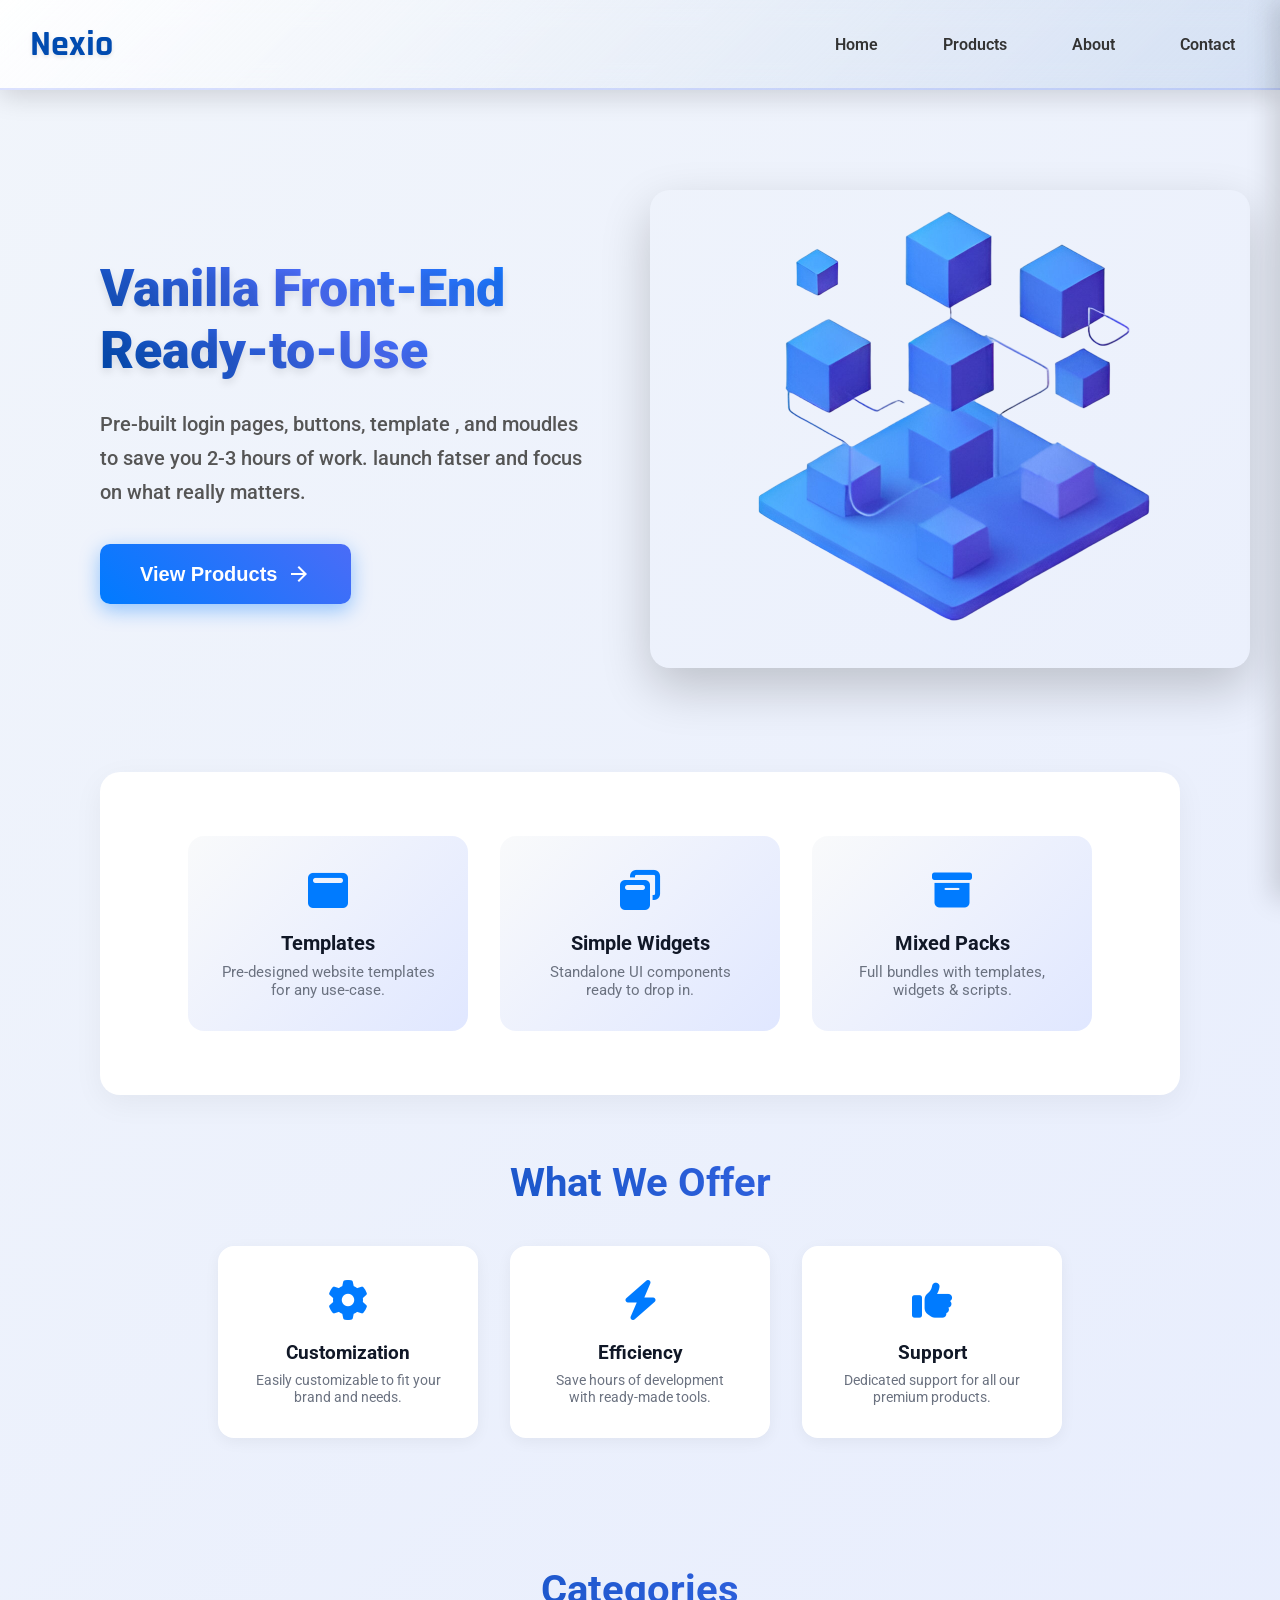
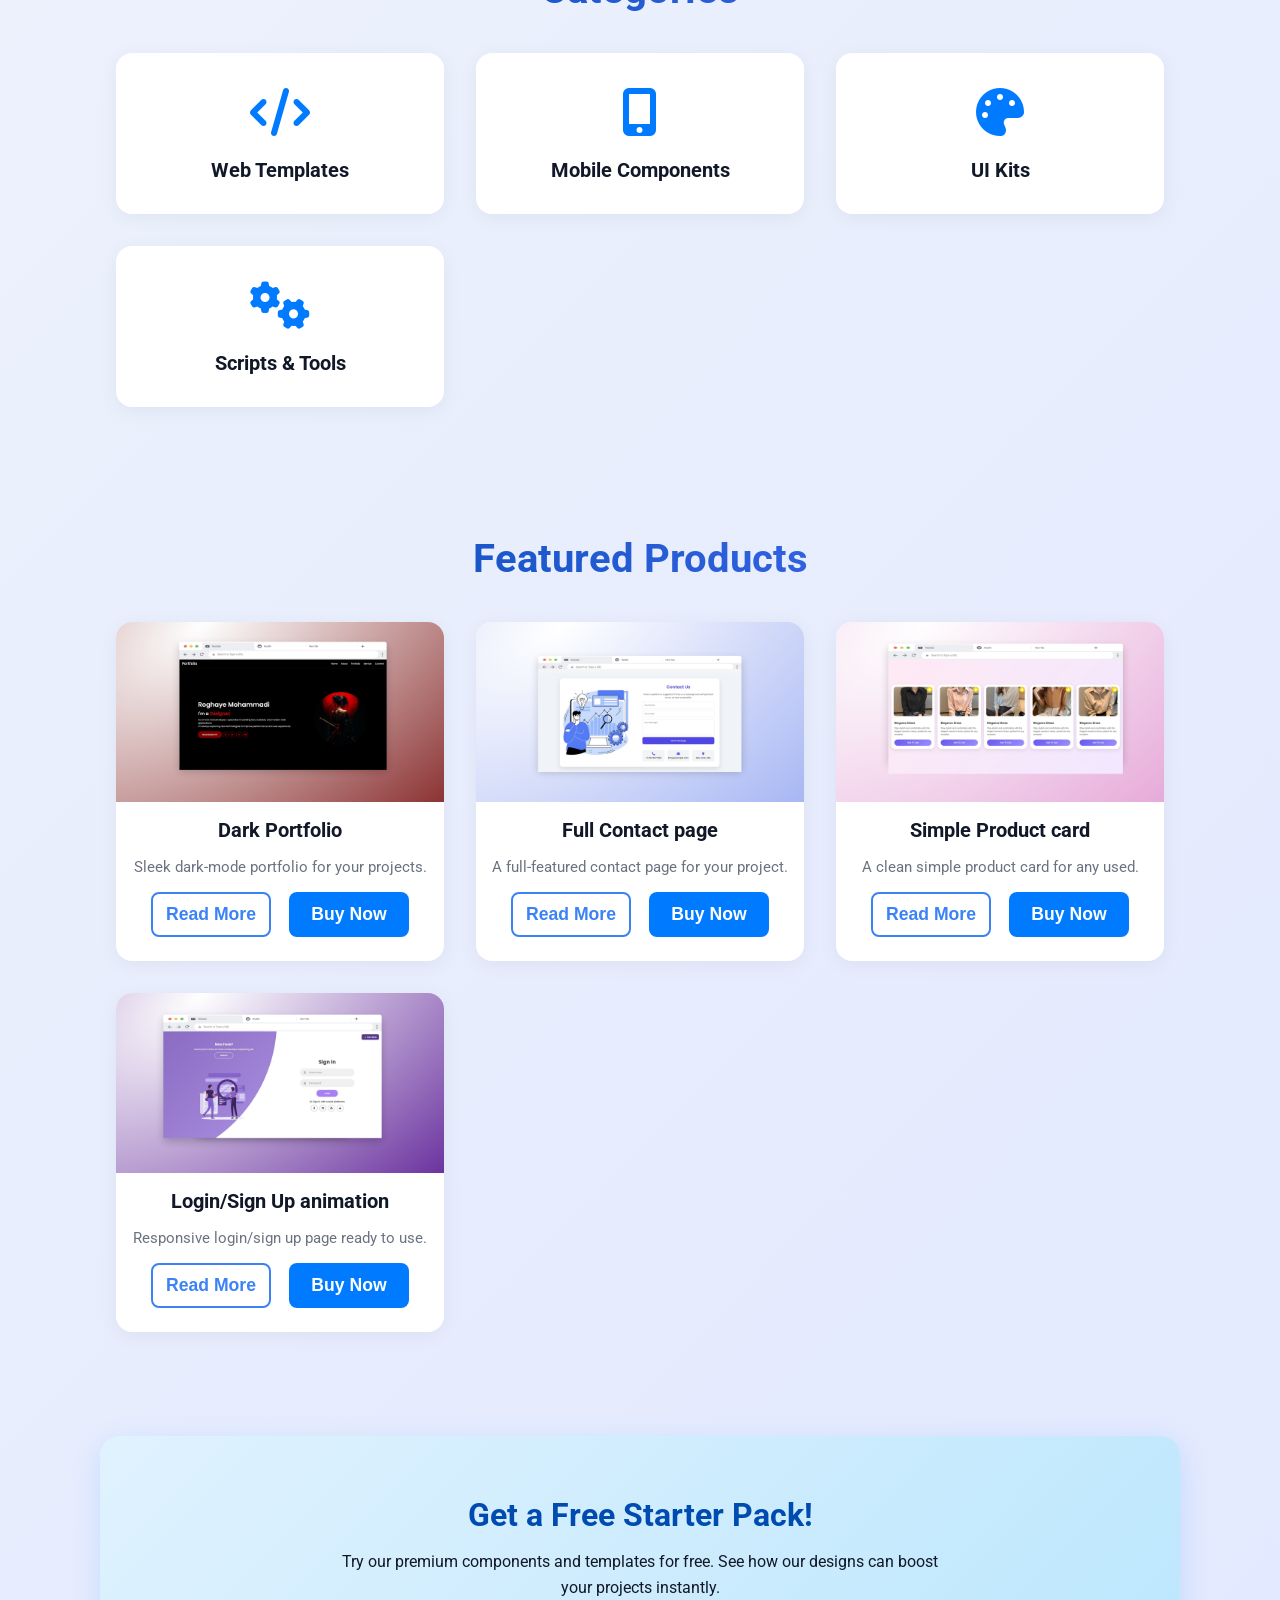
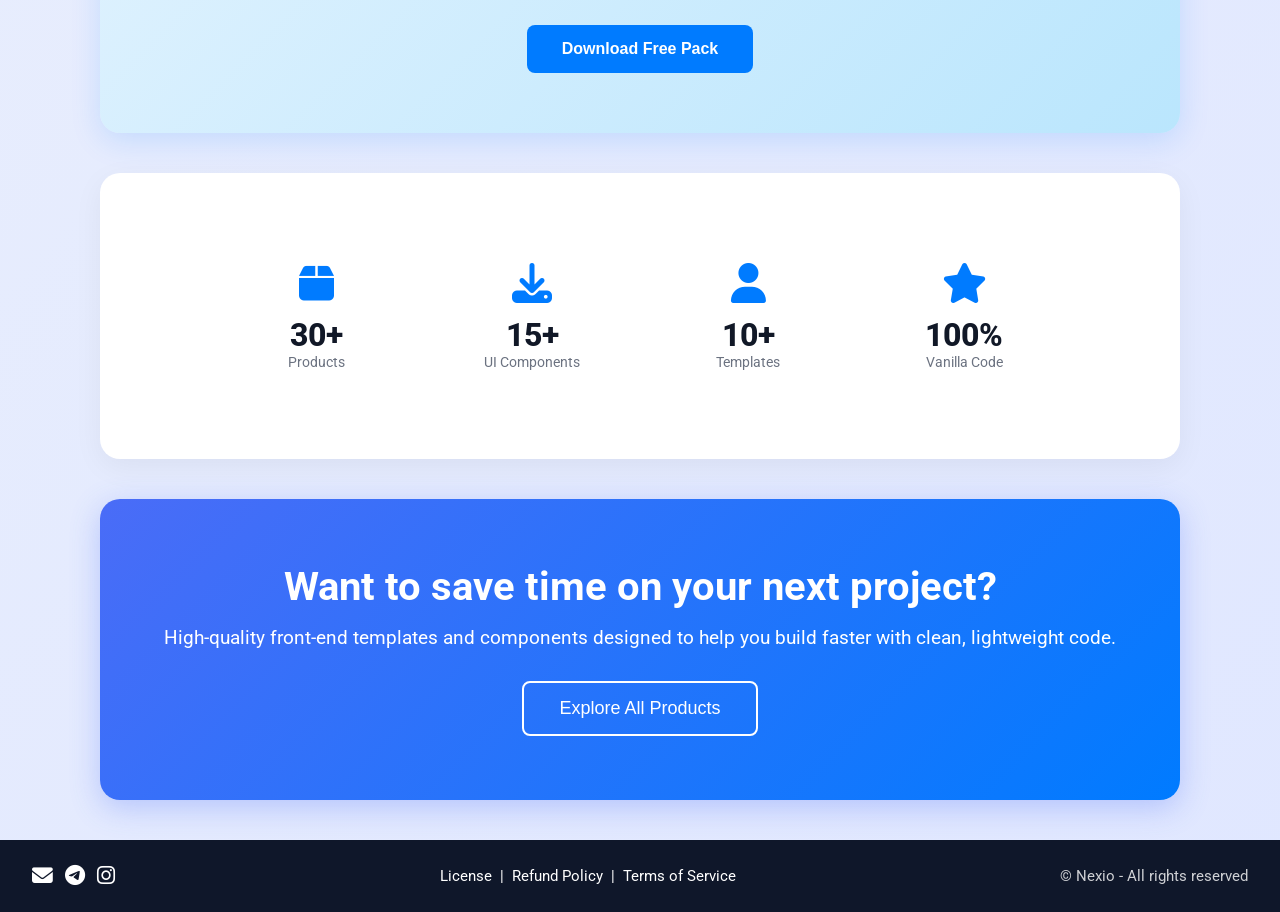
==== commit f029b754: "Update index.html" ====
--- a/index.html
+++ b/index.html
@@ -51,9 +51,9 @@
     <!-- Hero Section -->
     <div class="the-homepage">
       <div class="text-header">
-        <h1 class="text">Launch Your Ideas<br />Build Smarter</h1>
+        <h1 class="text">Vanilla Front-End<br /> Ready-to-Use</h1>
         <h5 class="under-text">
-          Access pre-built login pages, buttons, templates, and modules designed to help you launch faster and sell smarter.
+          Pre-built login pages, buttons, template , and moudles to save you 2-3 hours of work. launch fatser and focus on what really matters.
         </h5>
         <button class="btn-view" onclick="window.location.href='products.html'">
           View Products <span class="material-symbols-outlined">arrow_forward</span>
@@ -187,30 +187,30 @@
     <section class="stats-section">
       <div class="stat-item">
         <div class="stat-icon"><i class="fa-solid fa-box"></i></div>
-        <div class="stat-number">50+</div>
+        <div class="stat-number">30+</div>
         <div class="stat-label">Products</div>
       </div>
       <div class="stat-item">
         <div class="stat-icon"><i class="fa-solid fa-download"></i></div>
-        <div class="stat-number">1.6k</div>
-        <div class="stat-label">Downloads</div>
+        <div class="stat-number">15+</div>
+        <div class="stat-label">UI Components</div>
       </div>
       <div class="stat-item">
         <div class="stat-icon"><i class="fa-solid fa-user"></i></div>
-        <div class="stat-number">2k+</div>
-        <div class="stat-label">Customers</div>
+        <div class="stat-number">10+</div>
+        <div class="stat-label">Templates</div>
       </div>
       <div class="stat-item">
         <div class="stat-icon"><i class="fa-solid fa-star"></i></div>
-        <div class="stat-number">4.7</div>
-        <div class="stat-label">Rating</div>
+        <div class="stat-number">100%</div>
+        <div class="stat-label">Vanilla Code</div>
       </div>
     </section>
 
     <!-- Call to Action Section -->
     <section class="cta-section">
-      <h2>Looking to upgrade your workflow?</h2>
-      <p>Discover high-quality template and components built to Save your time.</p>
+      <h2>Want to save time on your next project?</h2>
+      <p>High-quality front-end templates and components designed to help you build faster with clean, lightweight code.</p>
       <button class="btn-cta" onclick="window.location.href='products.html'">Explore All Products</a></button>
     </section>
   </div>
--- a/style.css
+++ b/style.css
@@ -1038,7 +1038,7 @@
 .contact-page {
     padding: 100px 20px 60px; /* فاصله از هدر و پایین */
     text-align: center;
-    background:#E7EDFD;
+    background: linear-gradient(135deg, #f1f5fb 0%, #e0e7ff 100%);
     margin-top: 130px;
 }
 
@@ -1133,6 +1133,7 @@
     }
     .text-contact h1{
       font-size: 38px;
+       margin-top: -40px;
     }
     .text-contact h4{
       font-size: 15px;
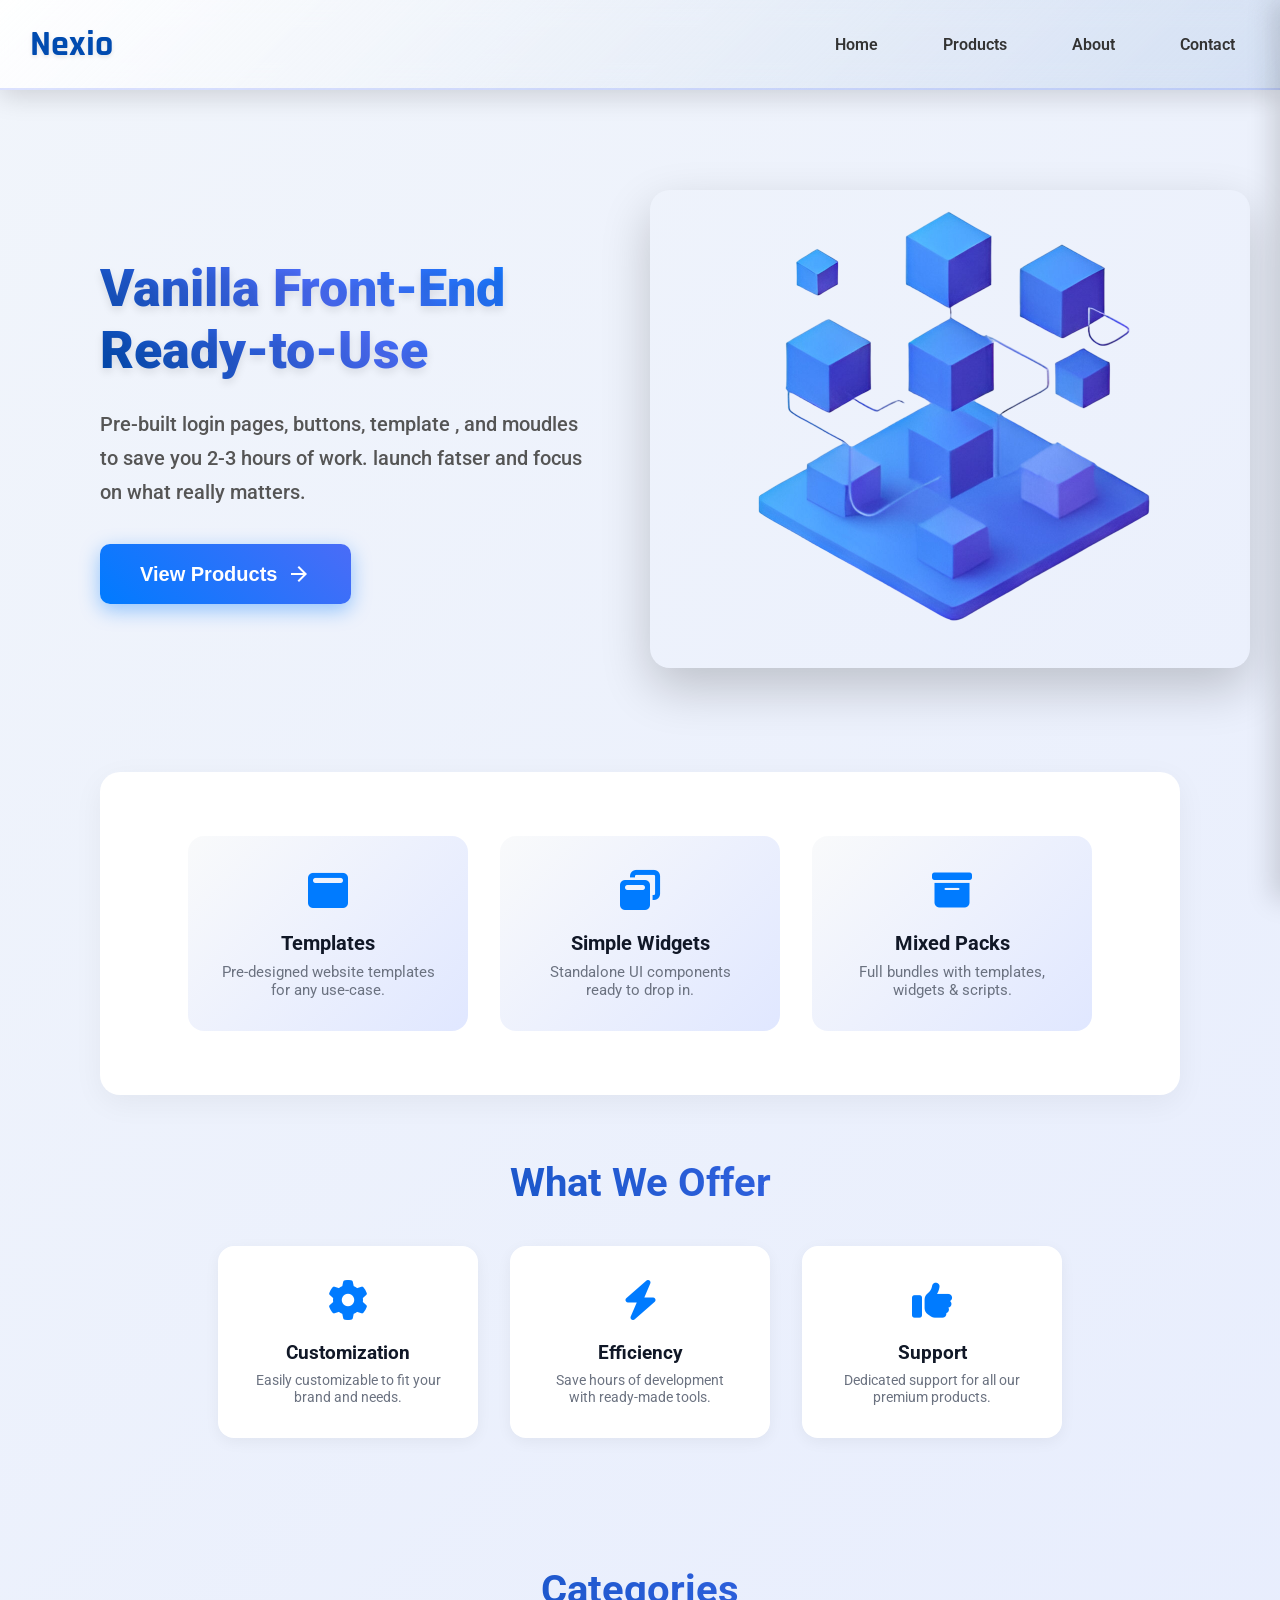
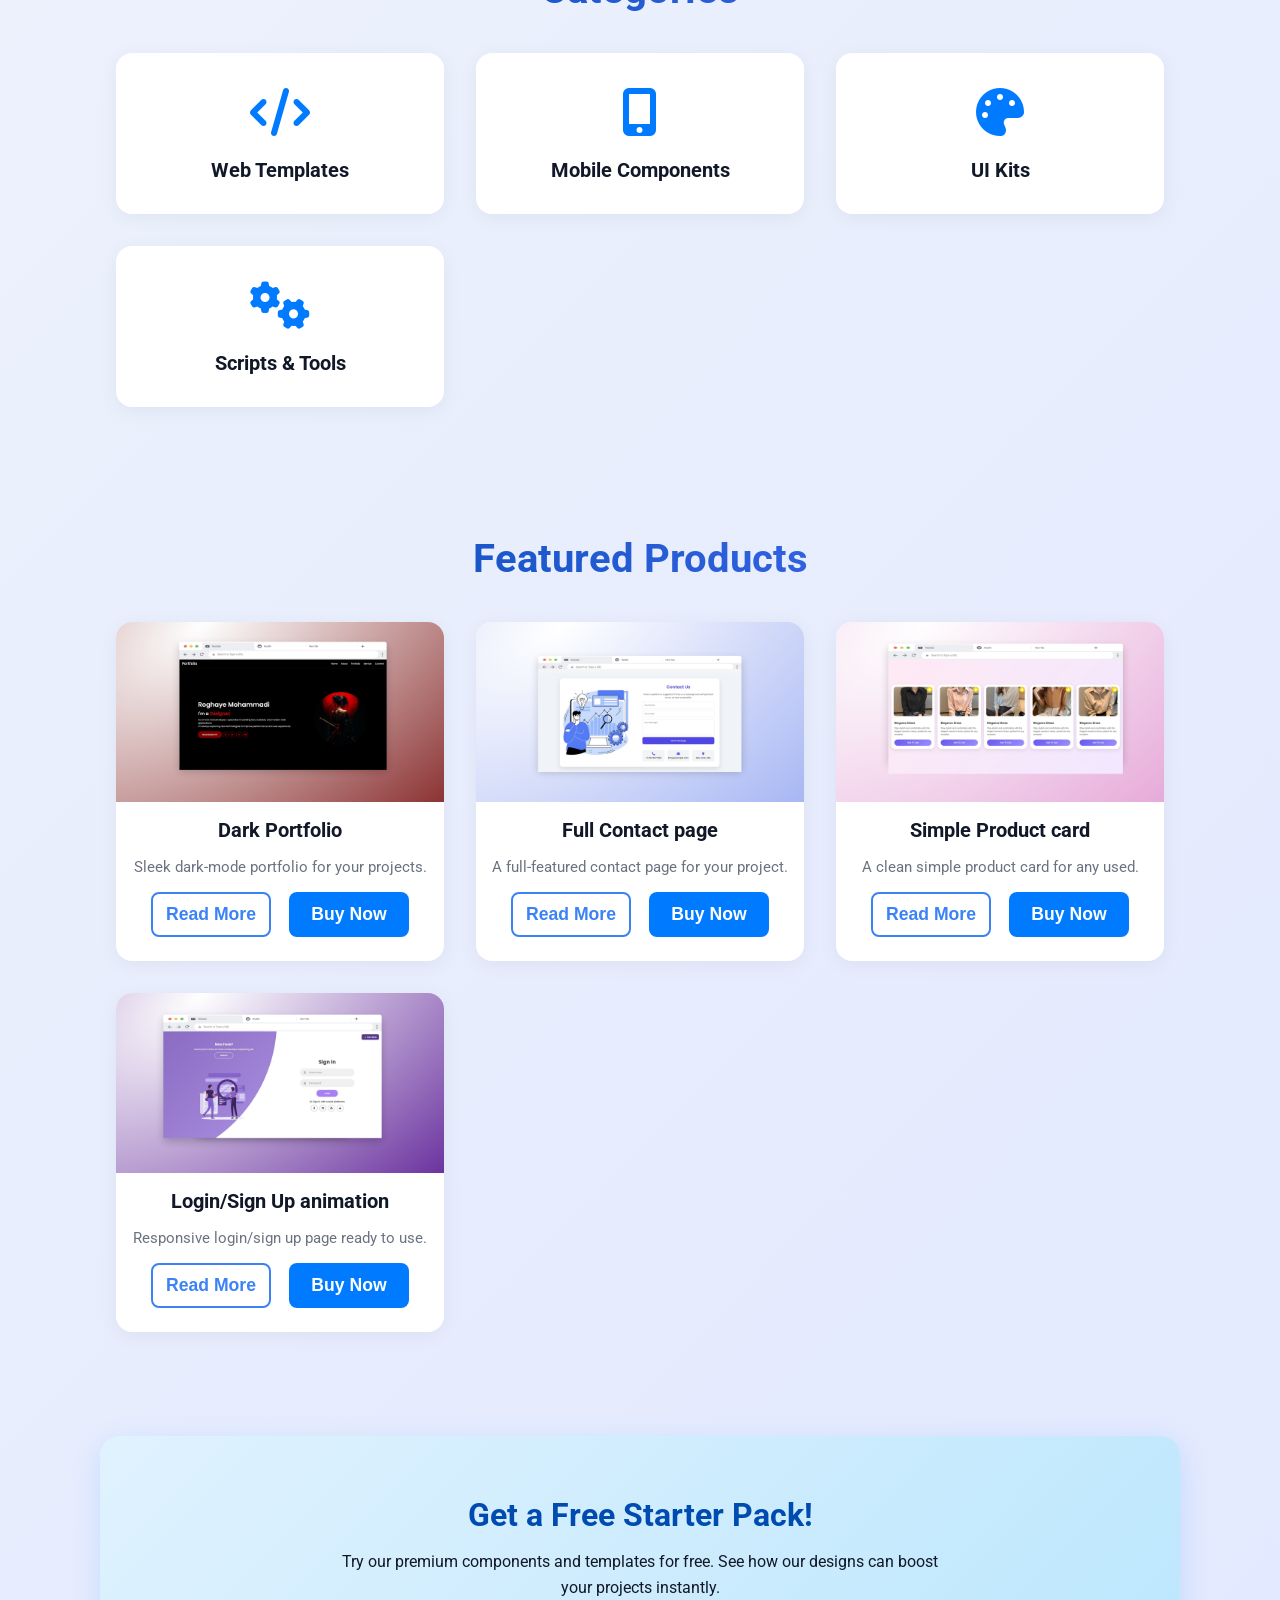
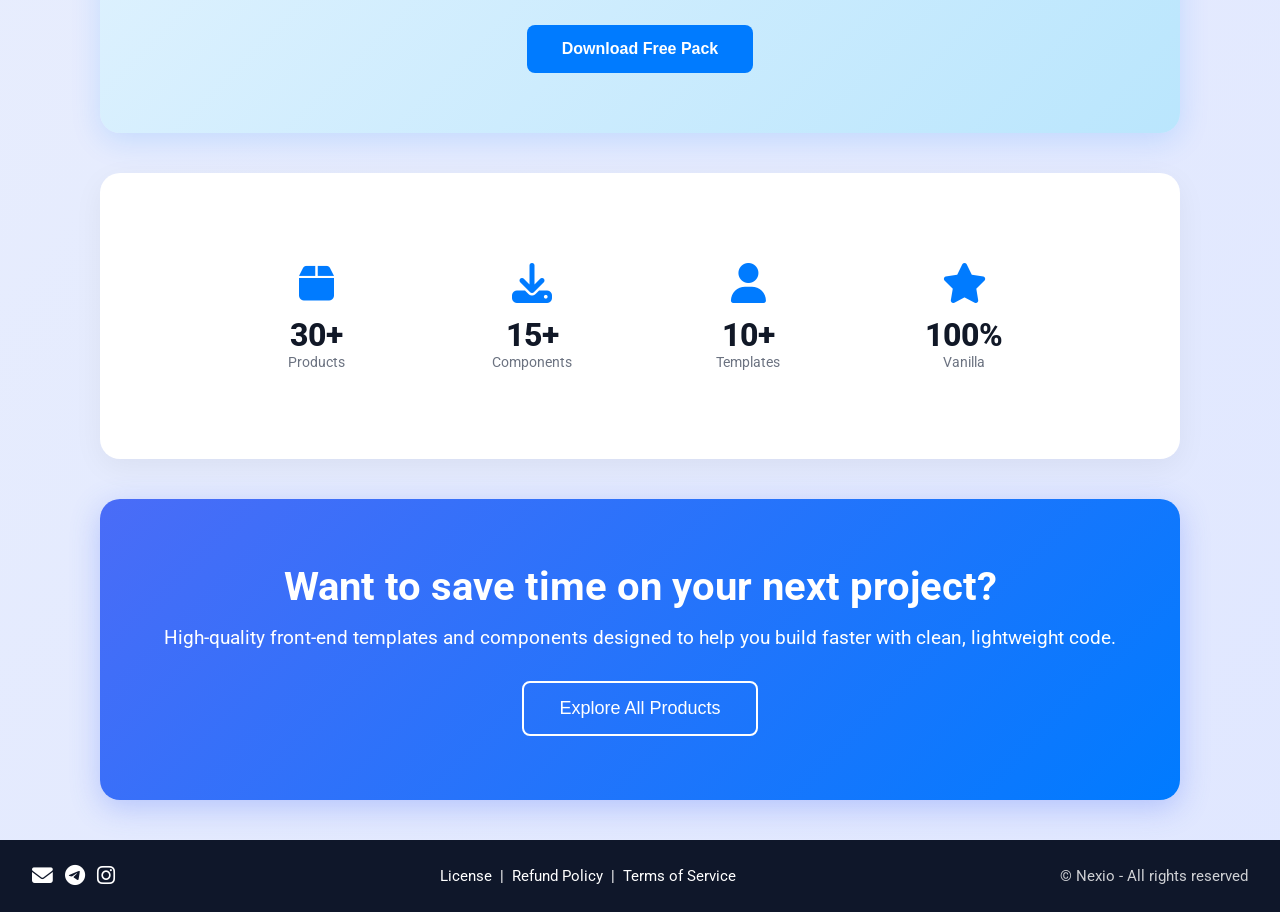
==== commit fb5fa46b: "Update index.html" ====
--- a/index.html
+++ b/index.html
@@ -176,7 +176,7 @@
   <div class="free-pack-wrapper">
     <h2>Get a Free Starter Pack!</h2>
     <p>Try our premium components and templates for free. See how our designs can boost your projects instantly.</p>
-    <button class="btn-free-pack" onclick="window.location.href='buy.html?id=Free-pack'">
+    <button class="btn-free-pack" onclick="window.location.href='deatails-free-pack.html?id=Free-pack'">
       Download Free Pack
     </button>
   </div>
@@ -193,7 +193,7 @@
       <div class="stat-item">
         <div class="stat-icon"><i class="fa-solid fa-download"></i></div>
         <div class="stat-number">15+</div>
-        <div class="stat-label">UI Components</div>
+        <div class="stat-label">Components</div>
       </div>
       <div class="stat-item">
         <div class="stat-icon"><i class="fa-solid fa-user"></i></div>
@@ -203,7 +203,7 @@
       <div class="stat-item">
         <div class="stat-icon"><i class="fa-solid fa-star"></i></div>
         <div class="stat-number">100%</div>
-        <div class="stat-label">Vanilla Code</div>
+        <div class="stat-label">Vanilla</div>
       </div>
     </section>
 
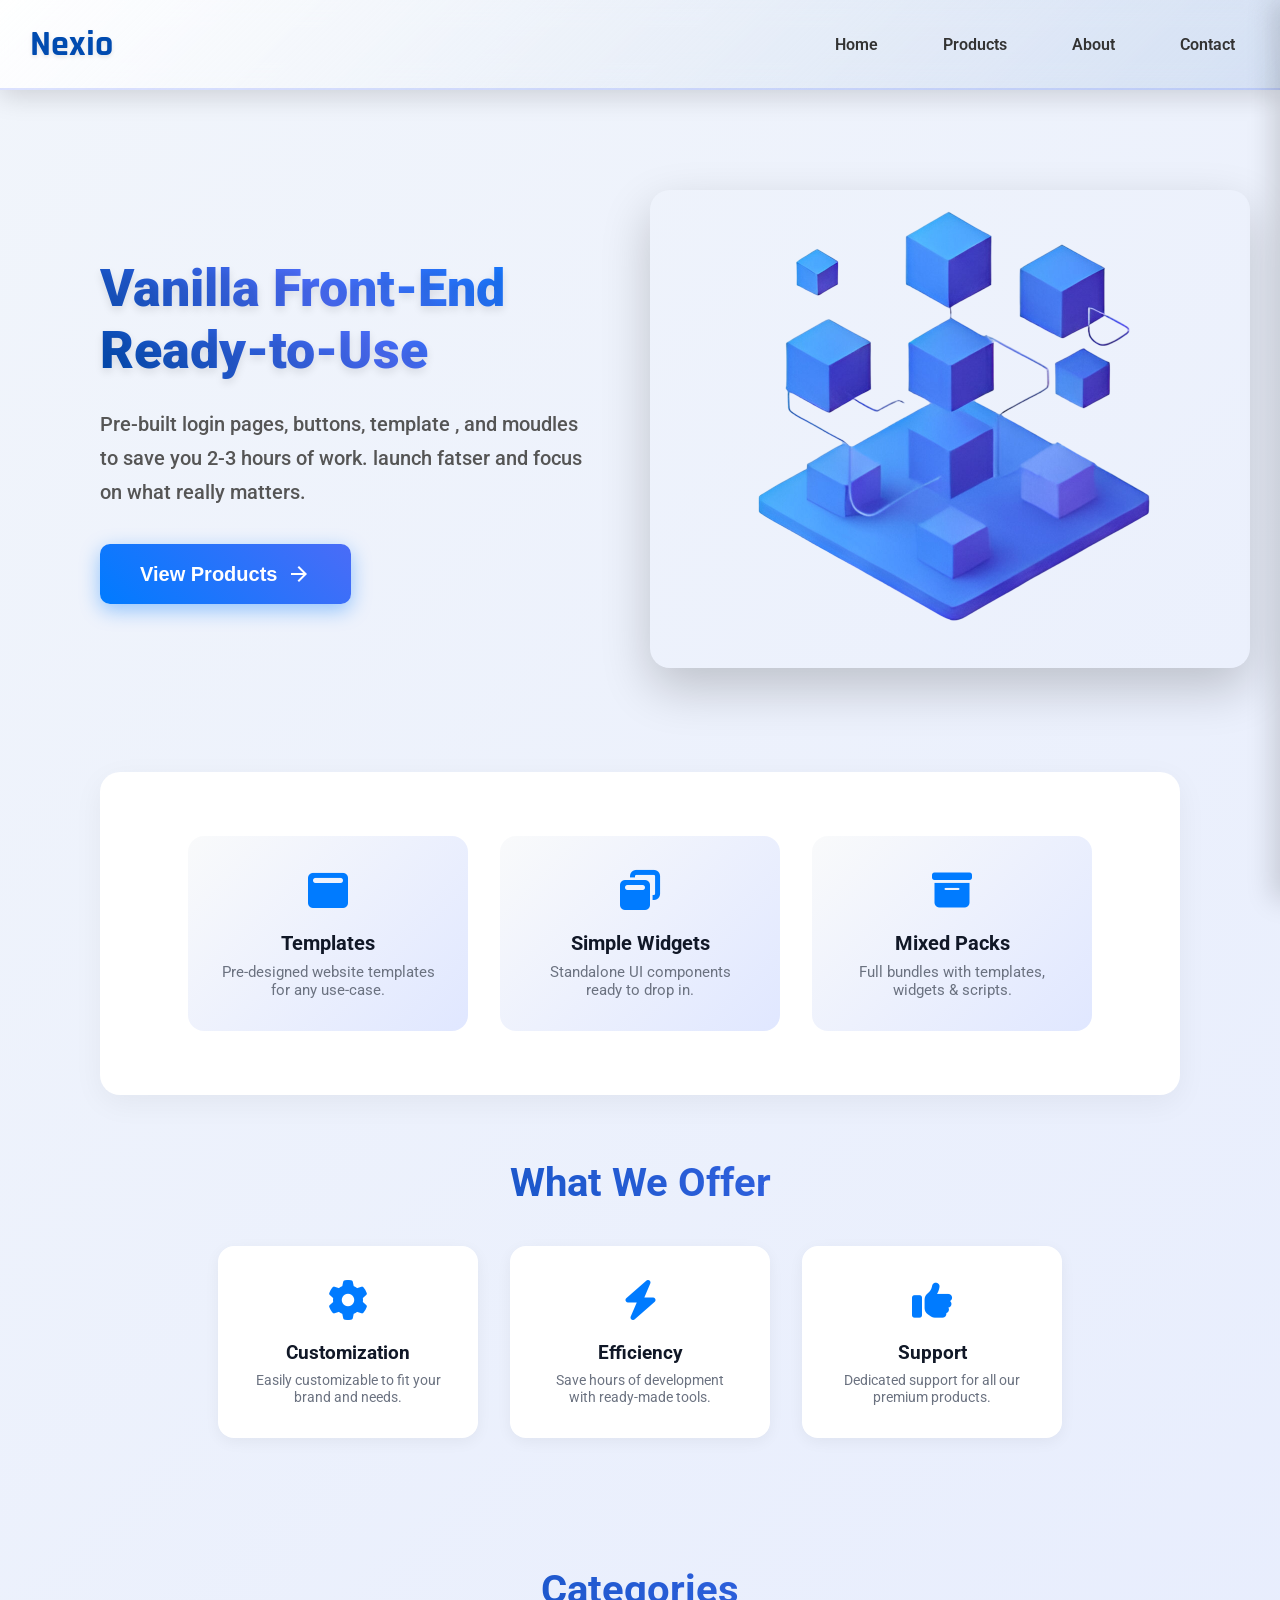
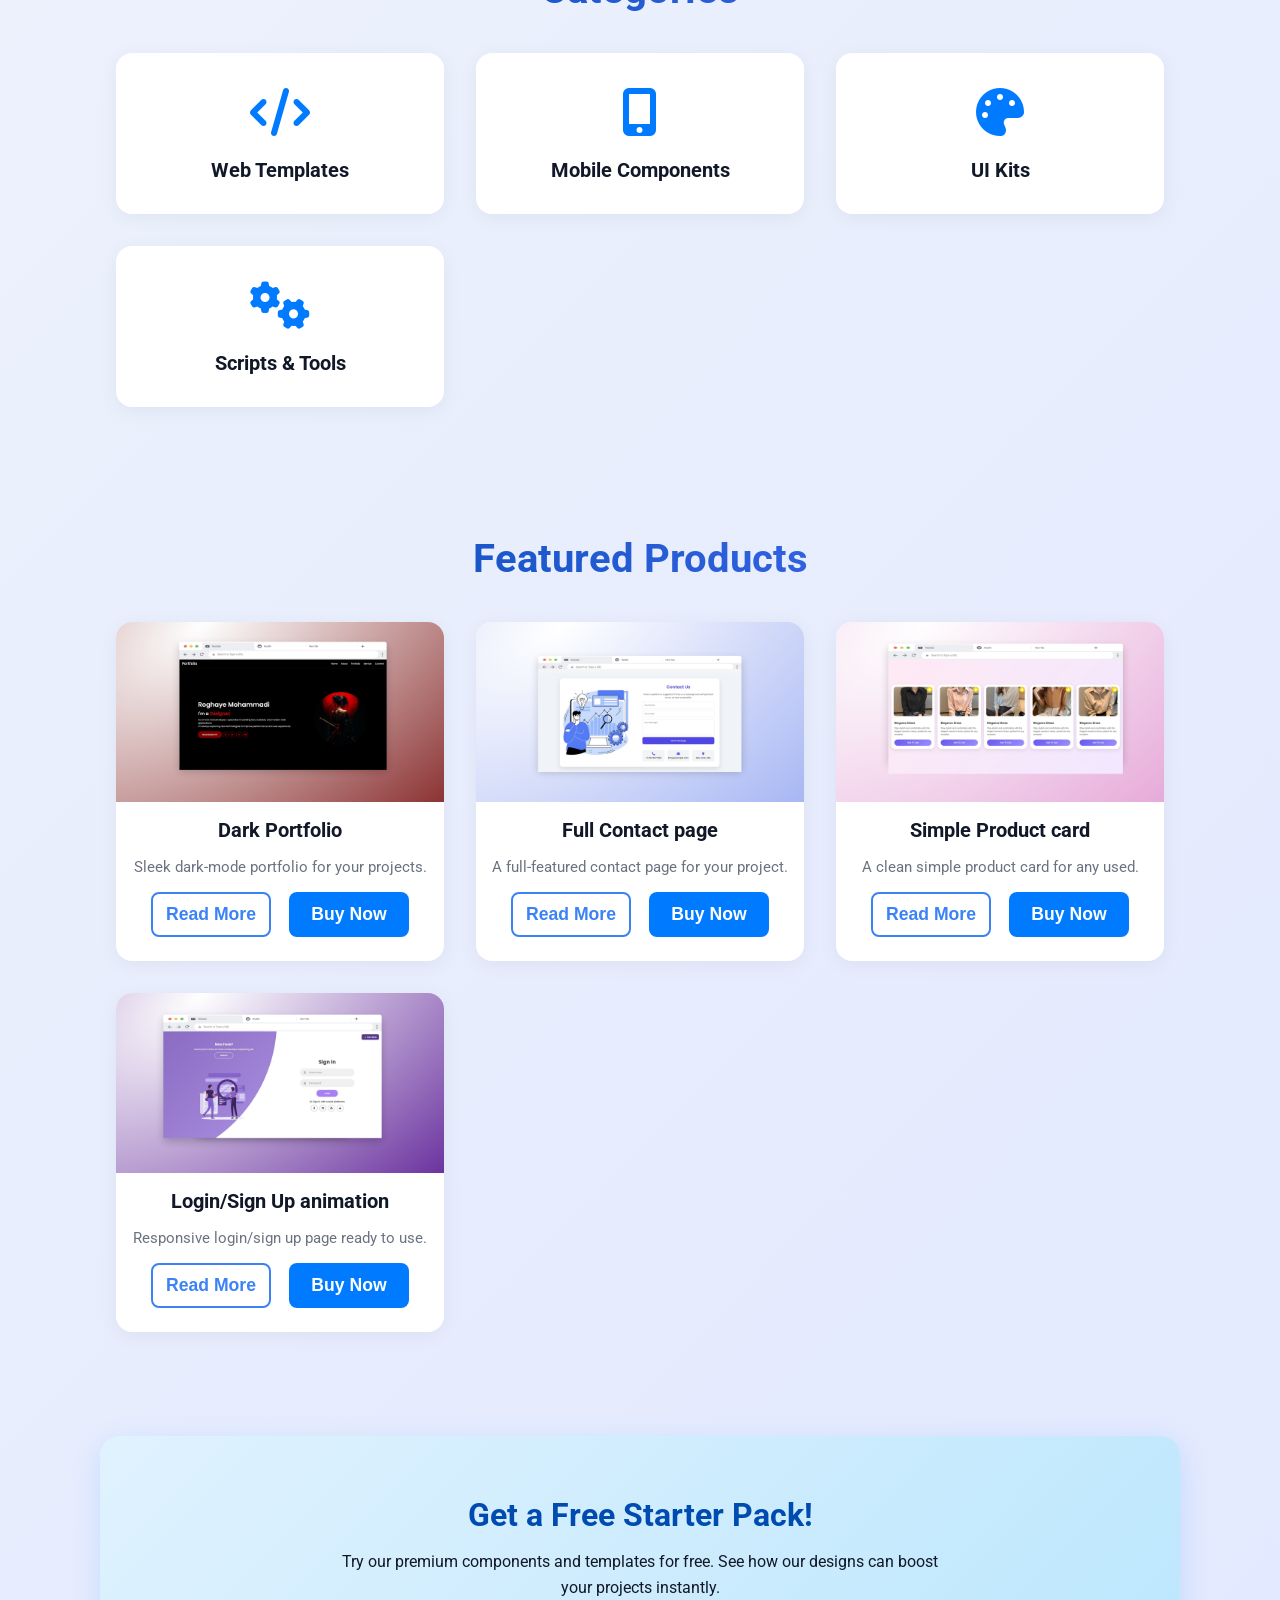
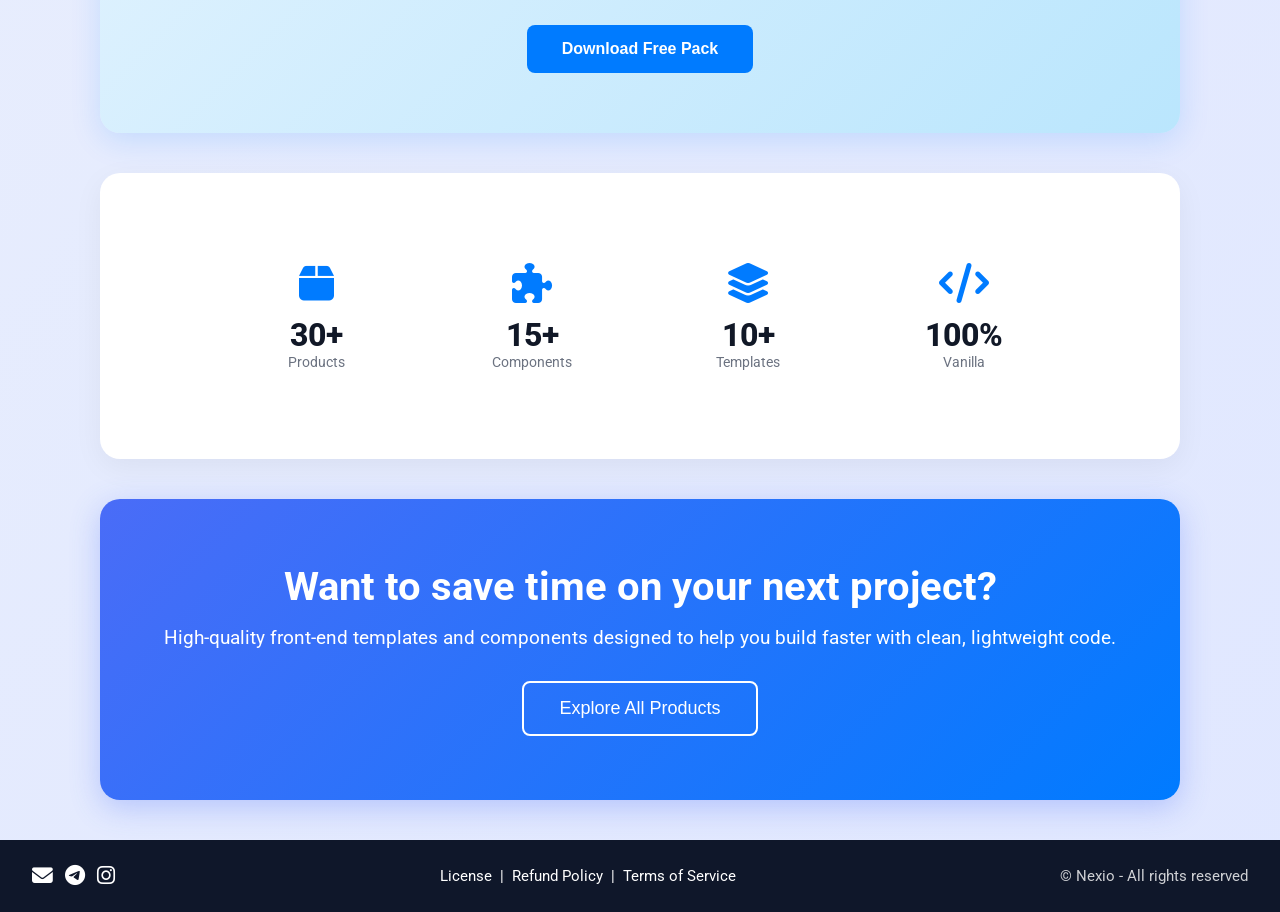
==== commit 038554ab: "Update index.html" ====
--- a/index.html
+++ b/index.html
@@ -184,24 +184,24 @@
 
 
     <!-- Stats Section -->
-    <section class="stats-section">
+   <section class="stats-section">
       <div class="stat-item">
         <div class="stat-icon"><i class="fa-solid fa-box"></i></div>
         <div class="stat-number">30+</div>
         <div class="stat-label">Products</div>
       </div>
       <div class="stat-item">
-        <div class="stat-icon"><i class="fa-solid fa-download"></i></div>
+        <div class="stat-icon"><i class="fa-solid fa-puzzle-piece"></i></div>
         <div class="stat-number">15+</div>
-        <div class="stat-label">Components</div>
-      </div>
-      <div class="stat-item">
-        <div class="stat-icon"><i class="fa-solid fa-user"></i></div>
+        <div class="stat-label"> Components</div>
+      </div>
+      <div class="stat-item">
+        <div class="stat-icon"><i class="fa-solid fa-layer-group"></i></div>
         <div class="stat-number">10+</div>
         <div class="stat-label">Templates</div>
       </div>
       <div class="stat-item">
-        <div class="stat-icon"><i class="fa-solid fa-star"></i></div>
+        <div class="stat-icon"><i class="fa-solid fa-code"></i></div>
         <div class="stat-number">100%</div>
         <div class="stat-label">Vanilla</div>
       </div>
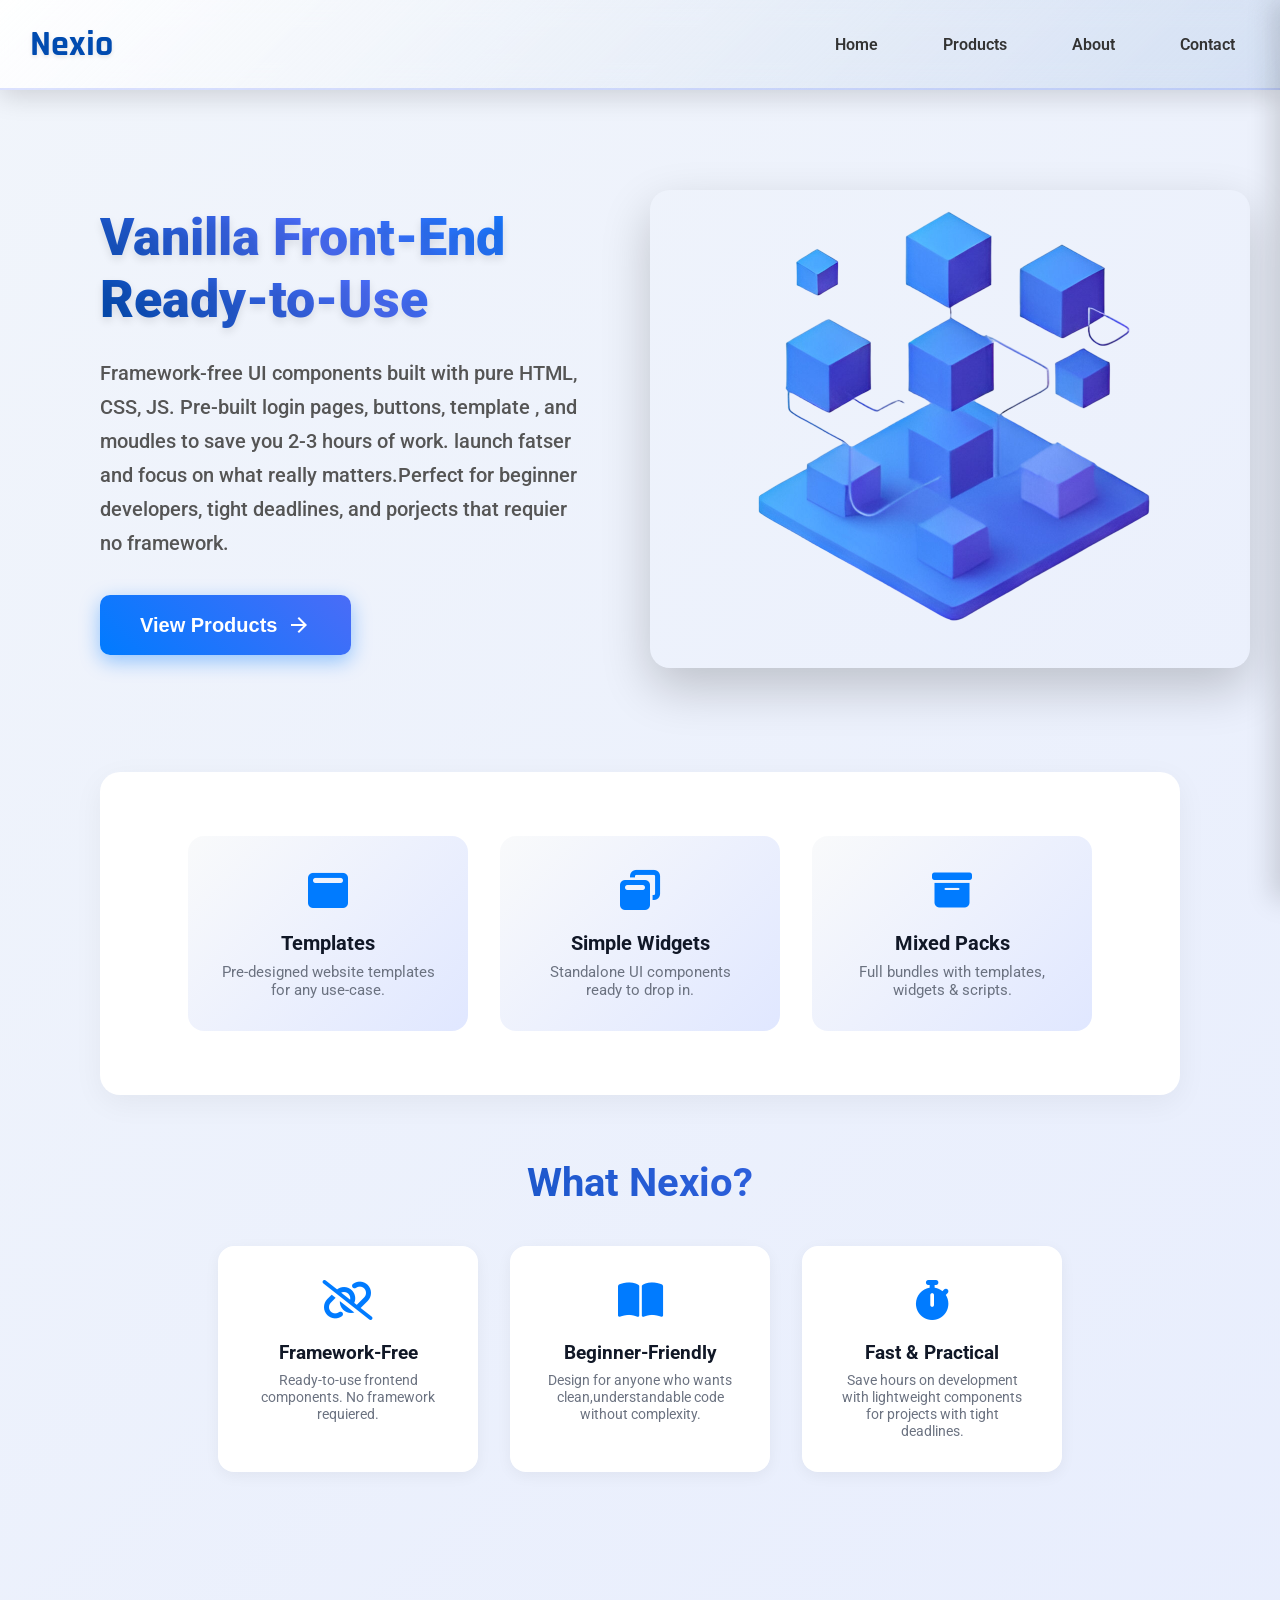
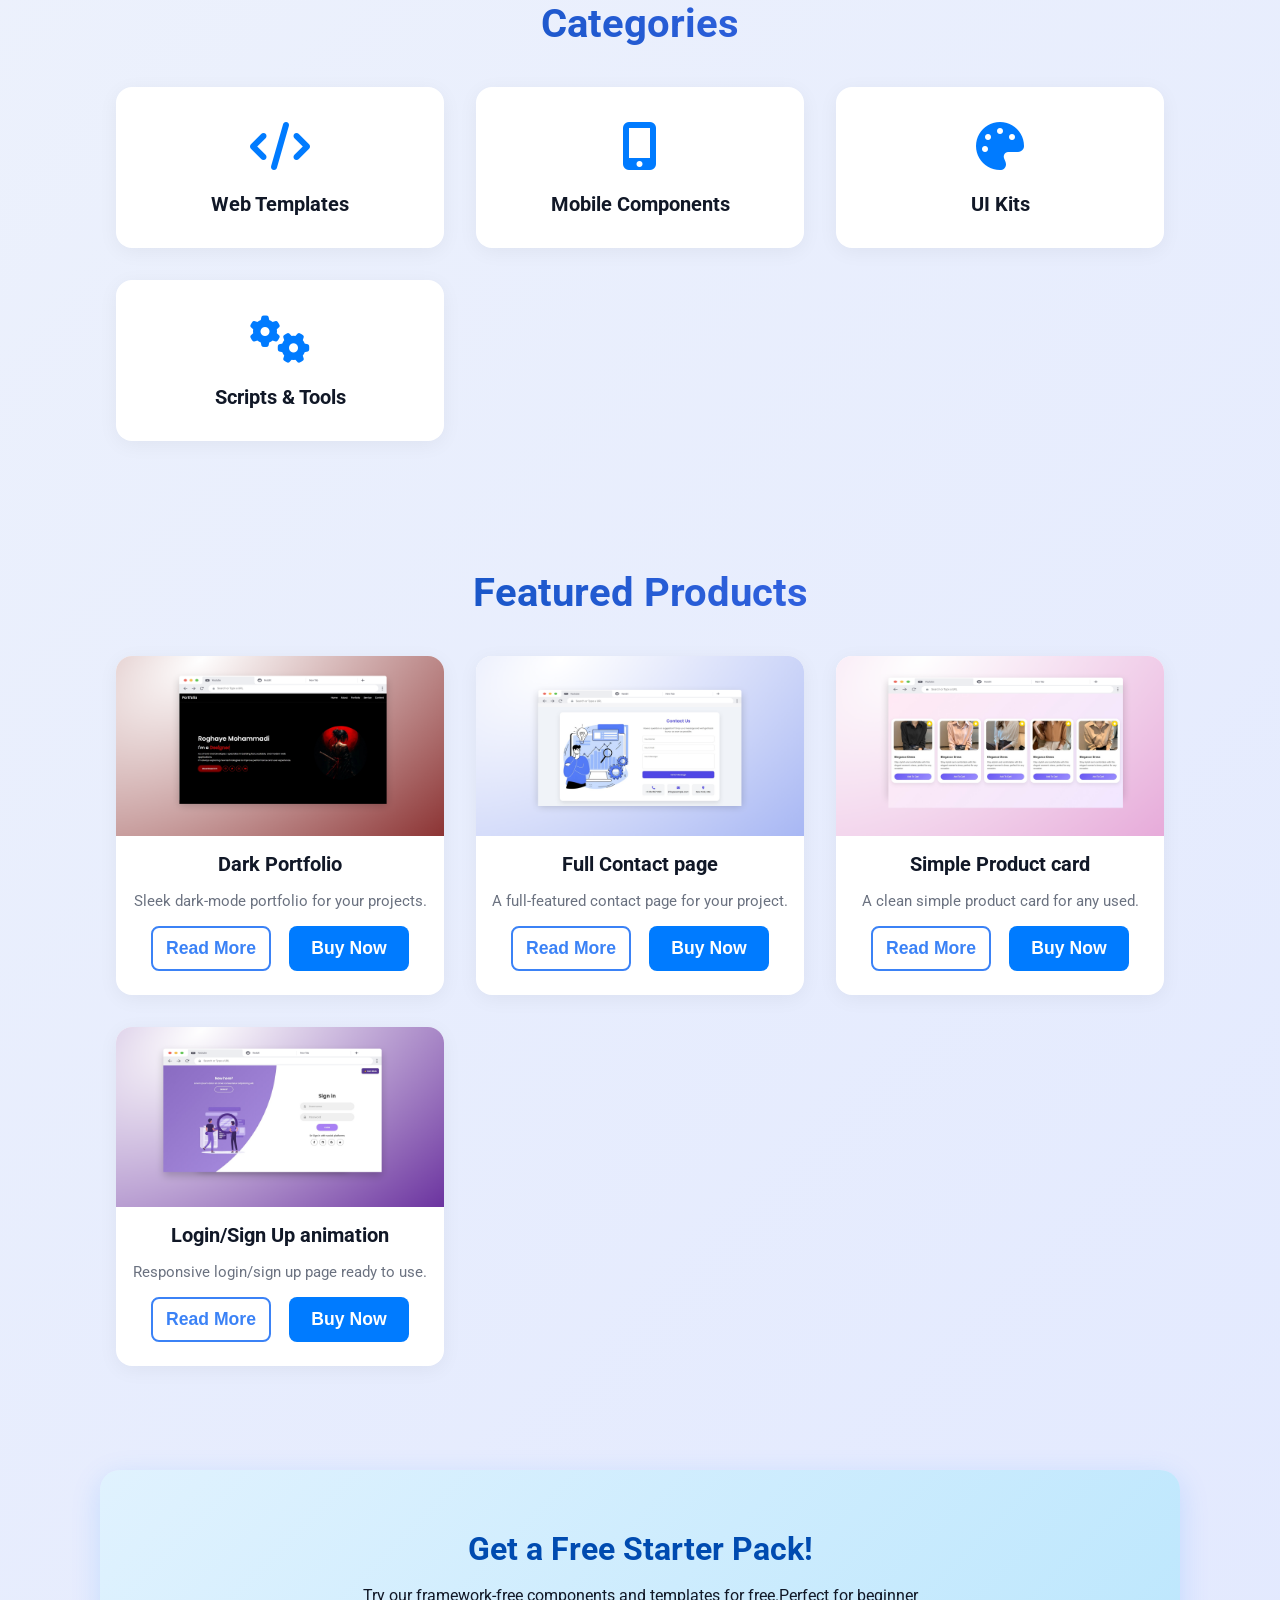
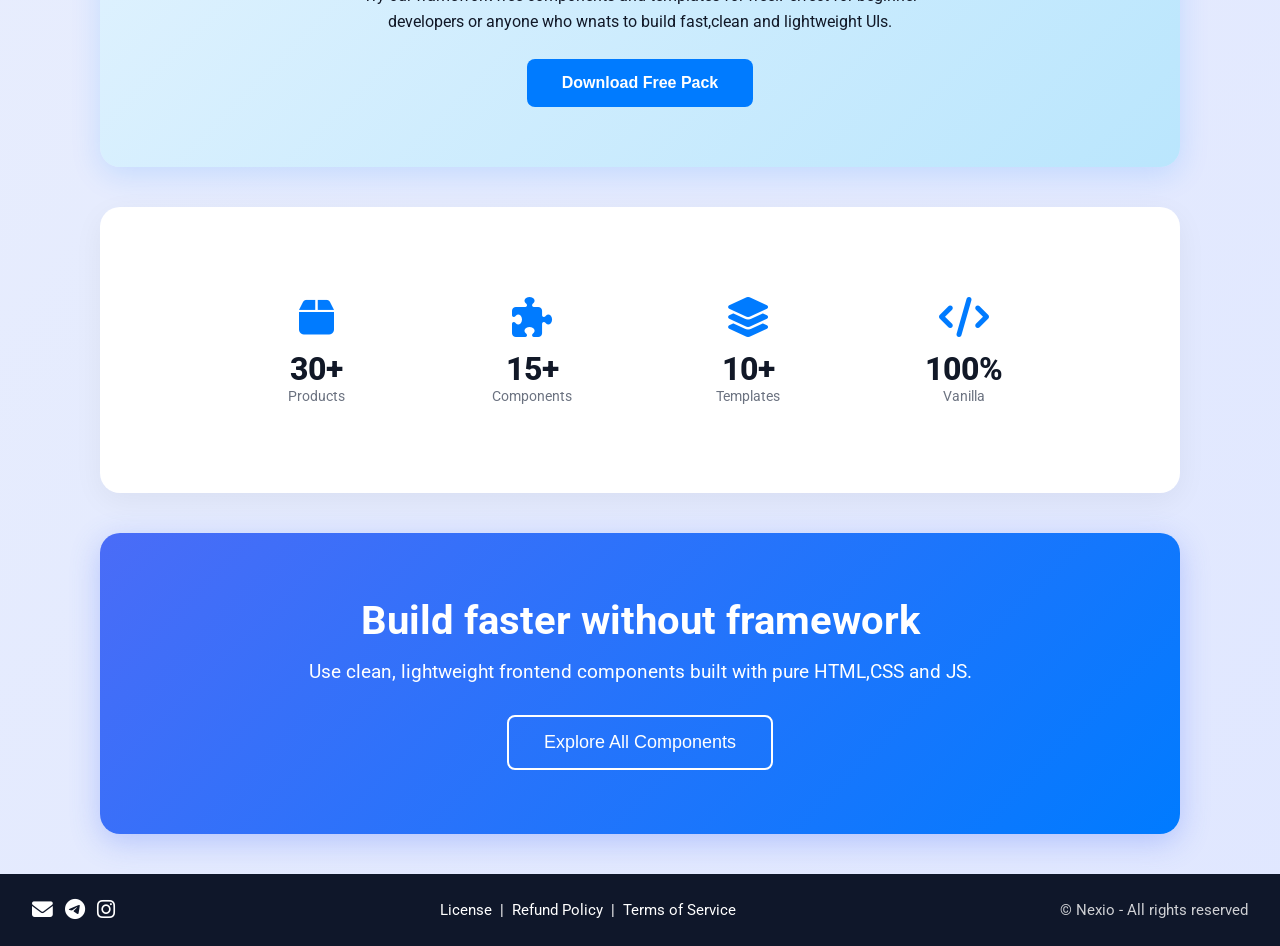
==== commit 0ee143d7: "Update index.html" ====
--- a/index.html
+++ b/index.html
@@ -3,7 +3,7 @@
 <head>
   <meta charset="UTF-8" />
   <meta name="viewport" content="width=device-width, initial-scale=1.0" />
-  <title>Nexio</title>
+  <title>Nexio – Code store</title>
 
   <!-- Fonts -->
   <link href="https://fonts.googleapis.com/css2?family=Rajdhani:wght@700;900&family=Poppins:wght@400;500;600&display=swap" rel="stylesheet" />
@@ -22,38 +22,43 @@
 </head>
 <body>
   <div class="contianer">
-  <nav>
-  <!-- لوگو -->
-  <div class="logo">Nexio</div>
-
-  <!-- آیکون منو موبایل -->
-  <span class="menu-toggle material-symbols-outlined">
-    <span class="icon-text">menu</span>
-  </span>
-
-  <!-- منوی دسکتاپ -->
-  <ul class="main-menu">
-    <li><a href="index.html">Home</a></li>
-    <li><a href="products.html">Products</a></li>
-    <li><a href="about.html">About</a></li>
-    <li><a href="contact.html">Contact</a></li>
-  </ul>
-
-  <!-- منوی کناری موبایل -->
-  <ul class="sidebar">
-    <li><a href="index.html" class="active">Home</a></li>
-    <li><a href="products.html">Products</a></li>
-    <li><a href="about.html">About</a></li>
-    <li><a href="contact.html">Contact</a></li>
-  </ul>
-</nav>
+    <nav>
+      <!-- لوگو -->
+      <div class="logo">Nexio</div>
+
+      <!-- آیکون منو موبایل -->
+      <span class="menu-toggle material-symbols-outlined">
+        <span class="icon-text">menu</span>
+      </span>
+
+      <!-- منوی دسکتاپ -->
+      <ul class="main-menu">
+        <li><a href="index.html">Home</a></li>
+        <li><a href="products.html">Products</a></li>
+        <li><a href="about.html">About</a></li>
+        <li><a href="contact.html">Contact</a></li>
+      </ul>
+
+      <!-- منوی کناری موبایل -->
+      <ul class="sidebar">
+        <!-- دکمه ضربدر بالا گوشه -->
+        <li class="close-menu-item">
+          <button class="close-btn material-symbols-outlined">close</button>
+        </li>
+        <li><a href="index.html" class="active">Home</a></li>
+        <li><a href="products.html">Products</a></li>
+        <li><a href="about.html">About</a></li>
+        <li><a href="contact.html">Contact</a></li>
+      </ul>
+    </nav>
+  </div>
 
     <!-- Hero Section -->
     <div class="the-homepage">
       <div class="text-header">
         <h1 class="text">Vanilla Front-End<br /> Ready-to-Use</h1>
         <h5 class="under-text">
-          Pre-built login pages, buttons, template , and moudles to save you 2-3 hours of work. launch fatser and focus on what really matters.
+          Framework-free UI components built with pure HTML, CSS, JS. Pre-built login pages, buttons, template , and moudles to save you 2-3 hours of work. launch fatser and focus on what really matters.Perfect for beginner developers, tight deadlines, and porjects that requier no framework.
         </h5>
         <button class="btn-view" onclick="window.location.href='products.html'">
           View Products <span class="material-symbols-outlined">arrow_forward</span>
@@ -85,22 +90,22 @@
 
     <!-- What We Offer -->
     <section class="offer-section">
-      <h2>What We Offer</h2>
+      <h2>What Nexio?</h2>
       <div class="offer-cards">
         <div class="offer-card">
-          <div class="icon"><i class="fa-solid fa-gear"></i></div>
-          <h3>Customization</h3>
-          <p>Easily customizable to fit your brand and needs.</p>
+          <div class="icon"><i class="fa-solid fa-link-slash"></i></div>
+          <h3>Framework-Free</h3>
+          <p>Ready-to-use frontend components. No framework requiered.</p>
         </div>
         <div class="offer-card">
-          <div class="icon"><i class="fa-solid fa-bolt"></i></div>
-          <h3>Efficiency</h3>
-          <p>Save hours of development with ready-made tools.</p>
+          <div class="icon"><i class="fa-solid fa-book-open"></i></div>
+          <h3>Beginner-Friendly</h3>
+          <p>Design for anyone who wants clean,understandable code without complexity.</p>
         </div>
         <div class="offer-card">
-          <div class="icon"><i class="fa-solid fa-thumbs-up"></i></div>
-          <h3>Support</h3>
-          <p>Dedicated support for all our premium products.</p>
+          <div class="icon"><i class="fa-solid fa-stopwatch"></i></div>
+          <h3>Fast & Practical</h3>
+          <p>Save hours on development with lightweight components for projects with tight deadlines.</p>
         </div>
       </div>
     </section>
@@ -175,8 +180,8 @@
 <section class="free-pack-section">
   <div class="free-pack-wrapper">
     <h2>Get a Free Starter Pack!</h2>
-    <p>Try our premium components and templates for free. See how our designs can boost your projects instantly.</p>
-    <button class="btn-free-pack" onclick="window.location.href='deatails-free-pack.html?id=Free-pack'">
+    <p>Try our framework-free components and templates for free.Perfect for beginner developers or anyone who wnats to build fast,clean and lightweight UIs.</p>
+    <button class="btn-free-pack"  onclick="window.location.href='deatails-free-pack.html?id=Free-pack'">
       Download Free Pack
     </button>
   </div>
@@ -184,7 +189,7 @@
 
 
     <!-- Stats Section -->
-   <section class="stats-section">
+    <section class="stats-section">
       <div class="stat-item">
         <div class="stat-icon"><i class="fa-solid fa-box"></i></div>
         <div class="stat-number">30+</div>
@@ -209,9 +214,9 @@
 
     <!-- Call to Action Section -->
     <section class="cta-section">
-      <h2>Want to save time on your next project?</h2>
-      <p>High-quality front-end templates and components designed to help you build faster with clean, lightweight code.</p>
-      <button class="btn-cta" onclick="window.location.href='products.html'">Explore All Products</a></button>
+      <h2>Build faster without framework</h2>
+      <p>Use clean, lightweight frontend components built with pure HTML,CSS  and JS.</p>
+      <button class="btn-cta" onclick="window.location.href='products.html'">Explore All Components</a></button>
     </section>
   </div>
 
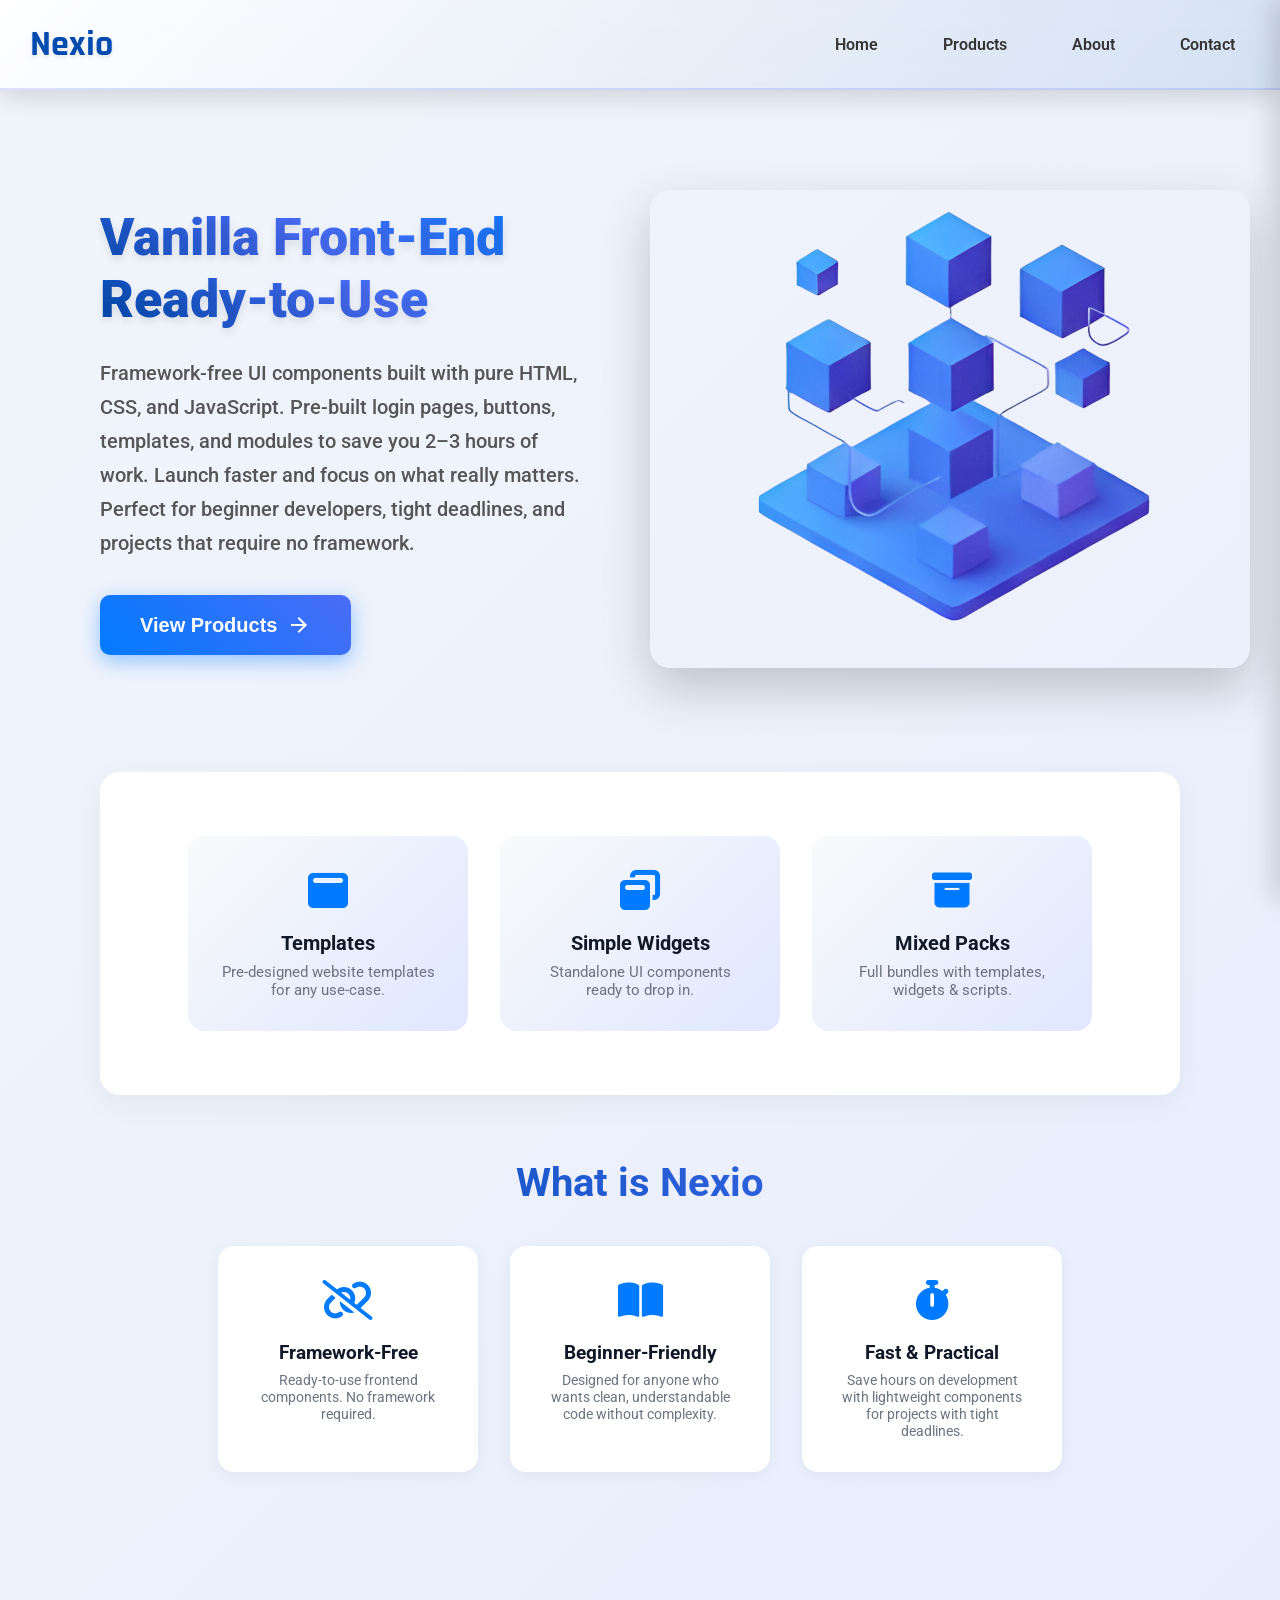
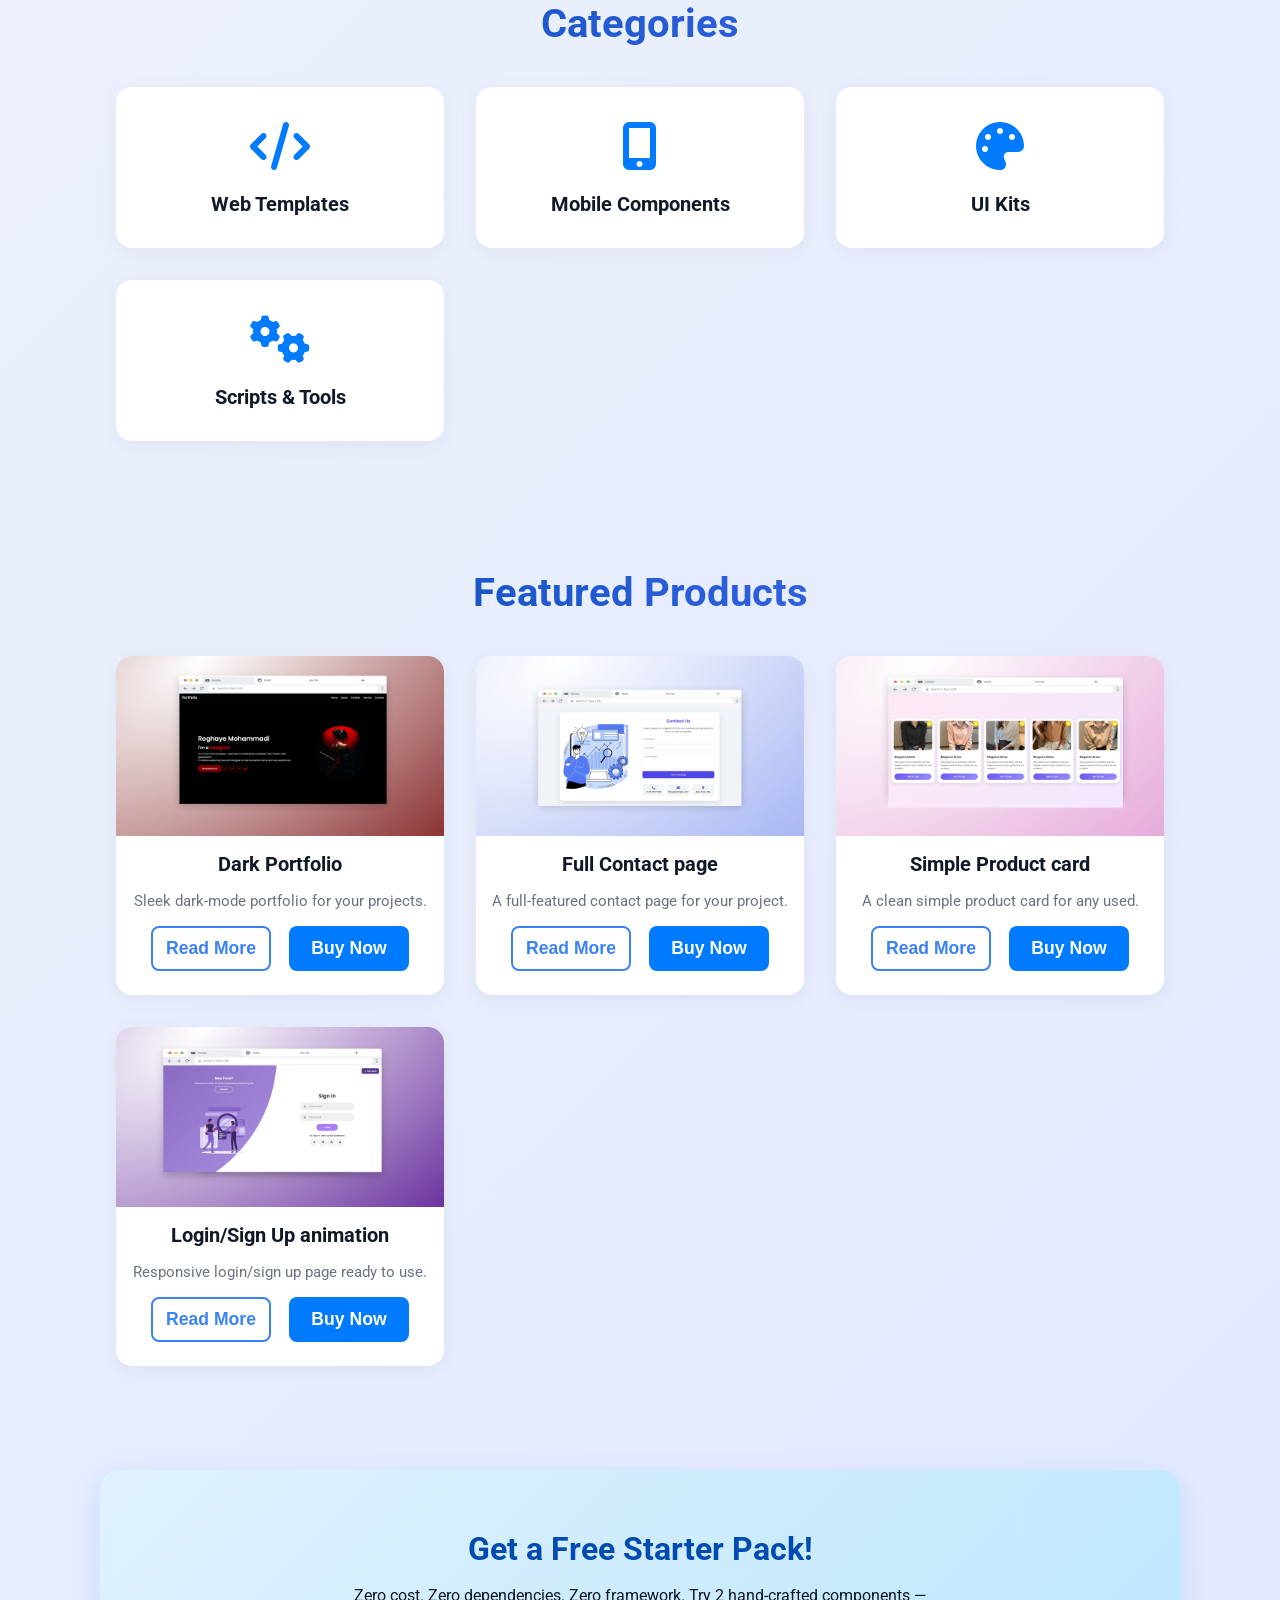
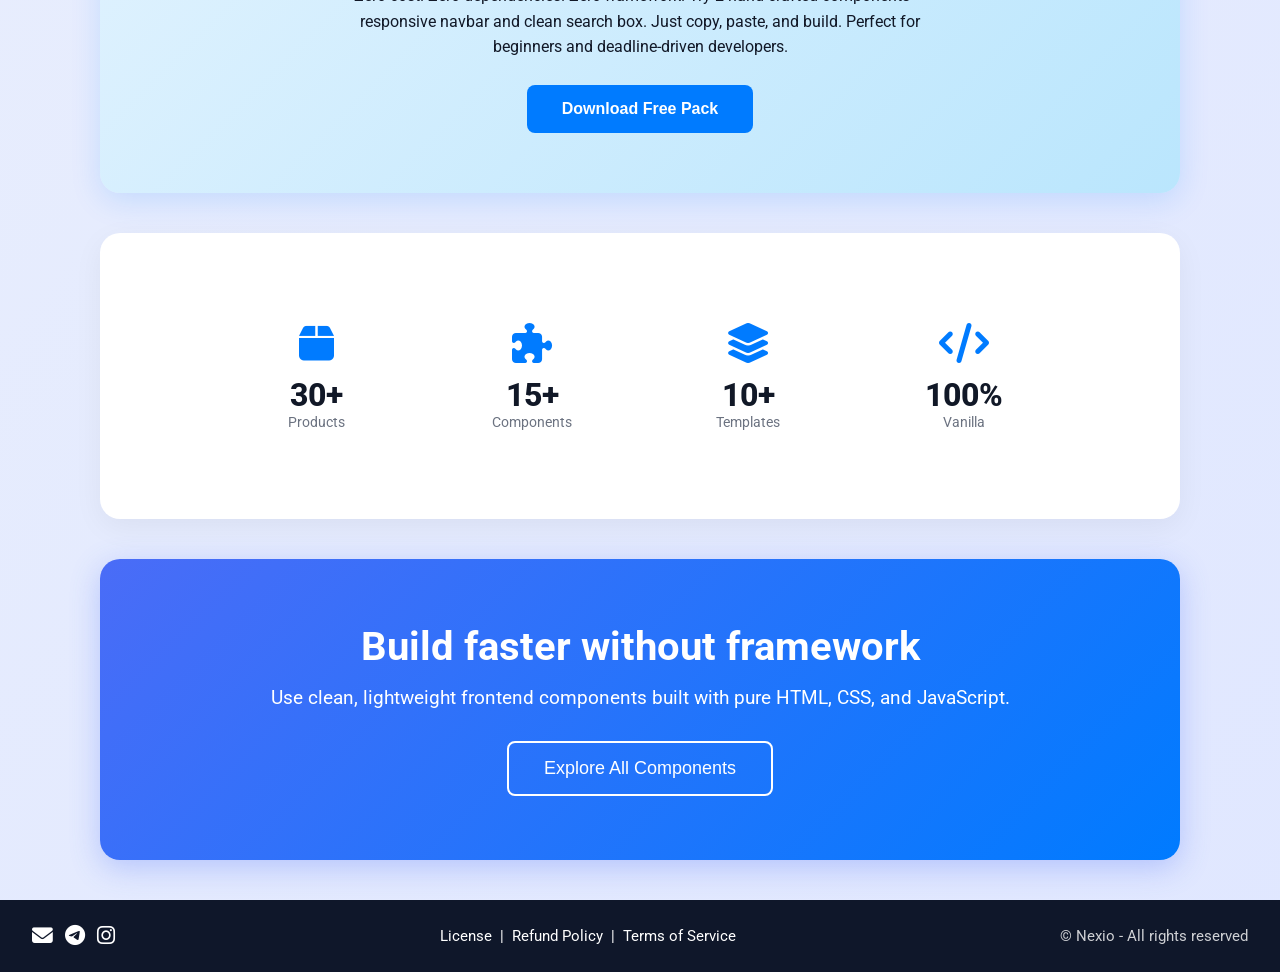
==== commit dac2e928: "Update index.html" ====
--- a/index.html
+++ b/index.html
@@ -56,9 +56,10 @@
     <!-- Hero Section -->
     <div class="the-homepage">
       <div class="text-header">
-        <h1 class="text">Vanilla Front-End<br /> Ready-to-Use</h1>
+        <h1 class="text">Vanilla Front-End<br />Ready-to-Use</h1>
         <h5 class="under-text">
-          Framework-free UI components built with pure HTML, CSS, JS. Pre-built login pages, buttons, template , and moudles to save you 2-3 hours of work. launch fatser and focus on what really matters.Perfect for beginner developers, tight deadlines, and porjects that requier no framework.
+          Framework-free UI components built with pure HTML, CSS, and JavaScript. Pre-built login pages, buttons, templates, and modules to save you 2–3 hours of work. Launch faster and focus on what really matters.
+Perfect for beginner developers, tight deadlines, and projects that require no framework.
         </h5>
         <button class="btn-view" onclick="window.location.href='products.html'">
           View Products <span class="material-symbols-outlined">arrow_forward</span>
@@ -90,17 +91,17 @@
 
     <!-- What We Offer -->
     <section class="offer-section">
-      <h2>What Nexio?</h2>
+      <h2>What is Nexio</h2>
       <div class="offer-cards">
         <div class="offer-card">
           <div class="icon"><i class="fa-solid fa-link-slash"></i></div>
           <h3>Framework-Free</h3>
-          <p>Ready-to-use frontend components. No framework requiered.</p>
+          <p>Ready-to-use frontend components. No framework required.</p>
         </div>
         <div class="offer-card">
           <div class="icon"><i class="fa-solid fa-book-open"></i></div>
           <h3>Beginner-Friendly</h3>
-          <p>Design for anyone who wants clean,understandable code without complexity.</p>
+          <p>Designed for anyone who wants clean, understandable code without complexity.</p>
         </div>
         <div class="offer-card">
           <div class="icon"><i class="fa-solid fa-stopwatch"></i></div>
@@ -180,7 +181,13 @@
 <section class="free-pack-section">
   <div class="free-pack-wrapper">
     <h2>Get a Free Starter Pack!</h2>
-    <p>Try our framework-free components and templates for free.Perfect for beginner developers or anyone who wnats to build fast,clean and lightweight UIs.</p>
+    <p>Zero cost. Zero dependencies. Zero framework.
+
+Try 2 hand-crafted components — responsive navbar and clean search box.
+
+Just copy, paste, and build.
+
+Perfect for beginners and deadline-driven developers.</p>
     <button class="btn-free-pack"  onclick="window.location.href='deatails-free-pack.html?id=Free-pack'">
       Download Free Pack
     </button>
@@ -215,8 +222,8 @@
     <!-- Call to Action Section -->
     <section class="cta-section">
       <h2>Build faster without framework</h2>
-      <p>Use clean, lightweight frontend components built with pure HTML,CSS  and JS.</p>
-      <button class="btn-cta" onclick="window.location.href='products.html'">Explore All Components</a></button>
+      <p>Use clean, lightweight frontend components built with pure HTML, CSS, and JavaScript.</p>
+      <button class="btn-cta" onclick="window.location.href='products.html'">Explore All Components </a></button>
     </section>
   </div>
 
--- a/style.css
+++ b/style.css
@@ -132,6 +132,110 @@
 /* —————————————————————
    منوی کناری موبایل
 ————————————————————— */
+/* —————————————————————
+   دکمه بستن سایدبار
+————————————————————— */
+/* —————————————————————
+   ناوبری
+————————————————————— */
+nav {
+  background: linear-gradient(135deg, rgba(255, 255, 255, 0.95) 0%, rgba(0, 75, 176, 0.1) 100%);
+  backdrop-filter: blur(15px);
+  display: flex;
+  align-items: center;
+  justify-content: space-between;
+  padding: 0 30px;
+  margin-right: 20px;
+  height: 90px;
+  box-shadow: 0 6px 25px rgba(0, 0, 0, 0.15);
+  position: fixed;
+  top: 0;
+  width: 100%;
+  z-index: 999;
+  transition: all 0.4s ease;
+  border-bottom: 2px solid rgba(74, 108, 247, 0.2);
+}
+
+nav.scrolled {
+  height: 70px;
+  background: rgba(255, 255, 255, 0.98);
+  box-shadow: 0 8px 30px rgba(0, 0, 0, 0.2);
+}
+
+.logo {
+  font-family: 'Rajdhani', sans-serif;
+  font-weight: 900;
+  font-size: 36px;
+  color: #004bb0;
+  transition: all 0.3s ease;
+  text-shadow: 0 2px 4px rgba(0, 0, 0, 0.1);
+}
+
+.logo:hover {
+  transform: scale(1.05);
+  color: #4A6CF7;
+}
+
+ul {
+  list-style: none;
+}
+
+.main-menu {
+  display: flex;
+  gap: 35px;
+  align-items: center;
+}
+
+.main-menu li a {
+  text-decoration: none;
+  color: #333;
+  font-weight: 600;
+  font-size: 16px;
+  transition: all 0.3s ease;
+  position: relative;
+  padding: 10px 15px;
+  border-radius: 8px;
+}
+
+.main-menu li a::after {
+  content: '';
+  position: absolute;
+  width: 0;
+  height: 3px;
+  bottom: -5px;
+  left: 50%;
+  background: linear-gradient(45deg, #4A6CF7, #007bff);
+  transition: all 0.3s ease;
+  transform: translateX(-50%);
+}
+
+.main-menu li a:hover::after,
+.main-menu li a.active::after {
+  width: 100%;
+}
+
+.main-menu li a:hover,
+.main-menu li a.active {
+  color: #4A6CF7;
+  background: rgba(74, 108, 247, 0.1);
+  transform: translateY(-2px);
+}
+
+.menu-toggle {
+  display: none;
+  font-size: 32px;
+  cursor: pointer;
+  color: #004bb0;
+  transition: transform 0.3s ease;
+}
+
+.menu-toggle:hover {
+  transform: scale(1.1);
+}
+
+/* —————————————————————
+   منوی کناری موبایل
+————————————————————— */
 .sidebar {
   position: fixed;
   top: 0;
@@ -153,6 +257,39 @@
   right: 0;
 }
 
+/* دکمه ضربدر بالا گوشه */
+.close-menu-item {
+  position: absolute;
+  top: 10px;
+  right: 10px;
+  padding: 0;
+  margin: 0;
+  list-style: none;
+}
+
+.close-btn {
+  background: none;
+  border: none;
+  font-size: 36px;
+  color: #4A6CF7;
+  cursor: pointer;
+  padding: 8px;
+  transition: all 0.3s ease;
+  border-radius: 50%;
+  width: 50px;
+  height: 50px;
+  display: flex;
+  align-items: center;
+  justify-content: center;
+}
+
+.close-btn:hover {
+  color: #ff4757;
+  background-color: rgba(255, 71, 87, 0.1);
+  transform: rotate(90deg);
+}
+
+/* لینک‌های منو */
 .sidebar li a {
   display: block;
   padding: 18px 25px;
@@ -181,9 +318,9 @@
    ریسپانسیو
 ————————————————————— */
 @media (max-width: 768px) {
-  /*.main-menu {
+  .main-menu {
     display: none;
-  }*/
+  }
   .menu-toggle {
     display: block;
   }
@@ -819,7 +956,7 @@
 
   .text-header .under-text {
     font-size: 18px;
-     padding:20px;
+    padding: 20px;
   }
 
   .text-header .btn-view {
@@ -1133,7 +1270,7 @@
     }
     .text-contact h1{
       font-size: 38px;
-       margin-top: -40px;
+      margin-top: -40px;
     }
     .text-contact h4{
       font-size: 15px;
